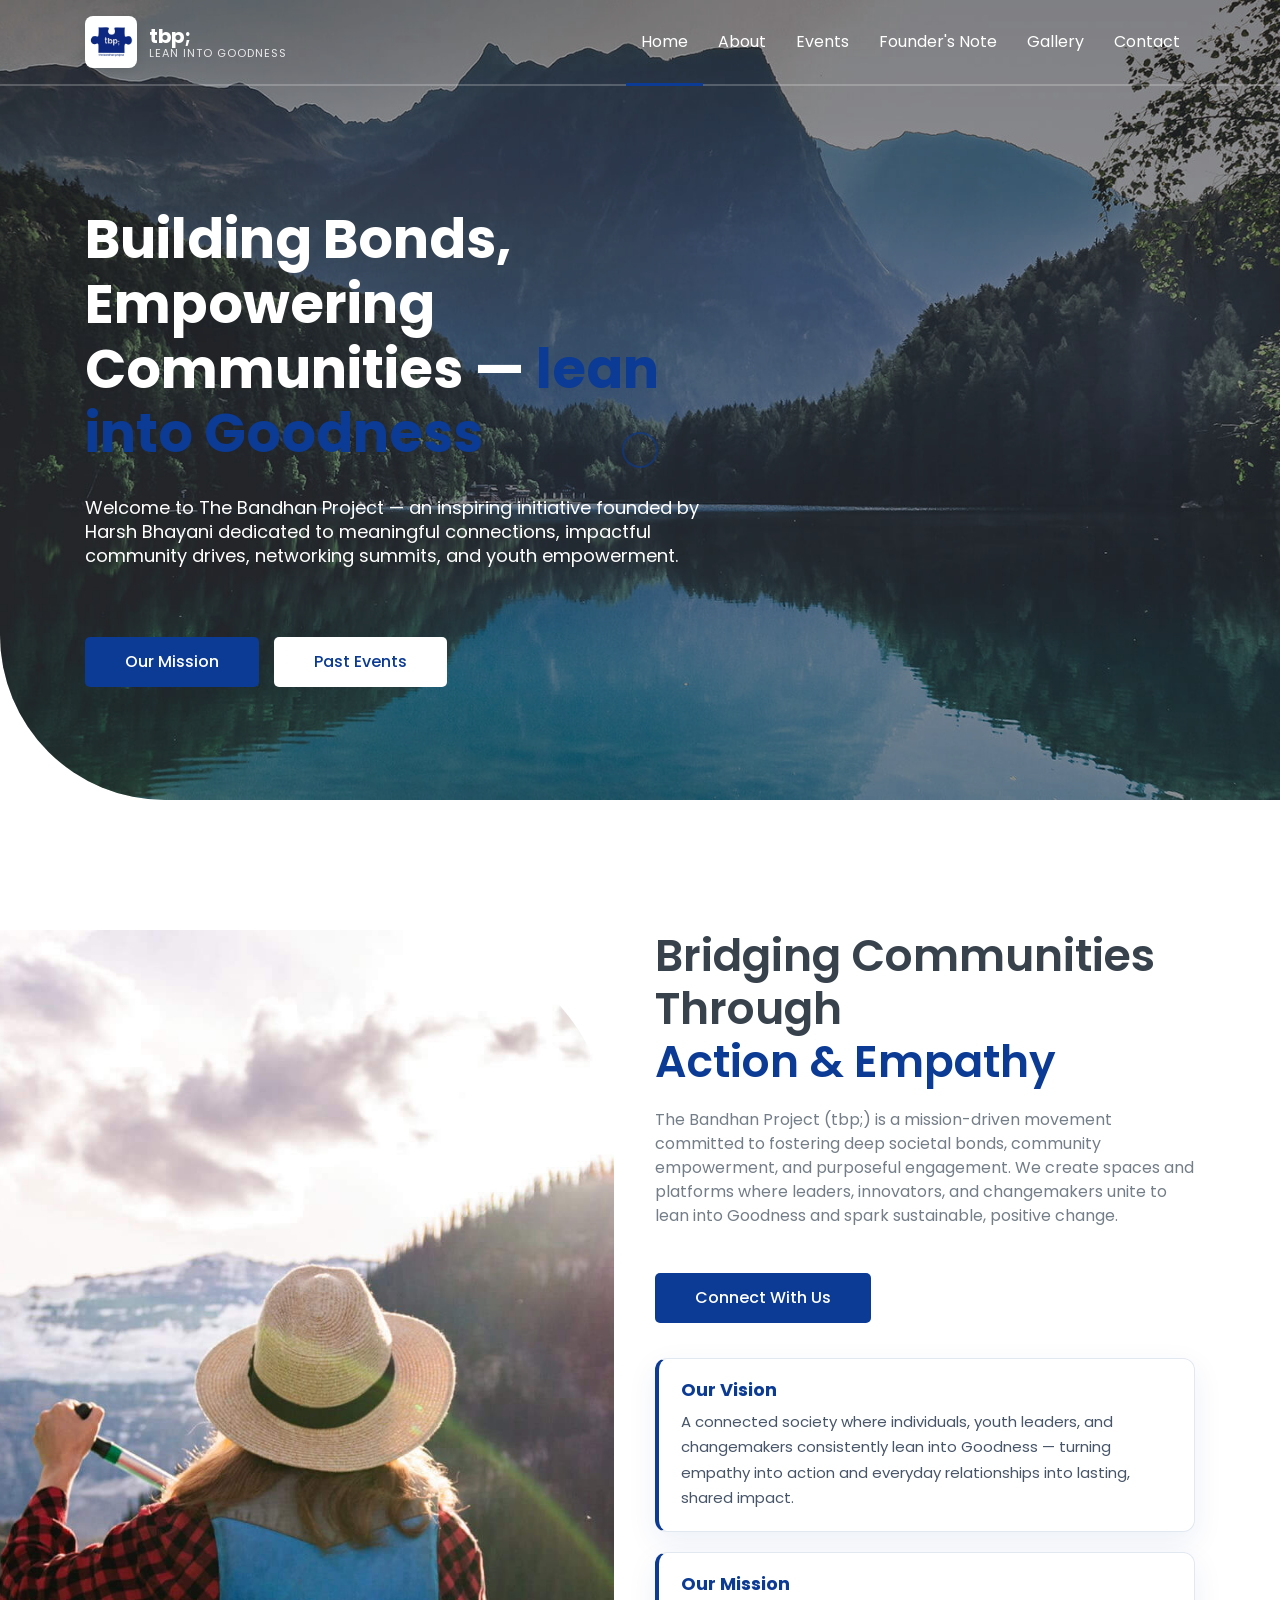
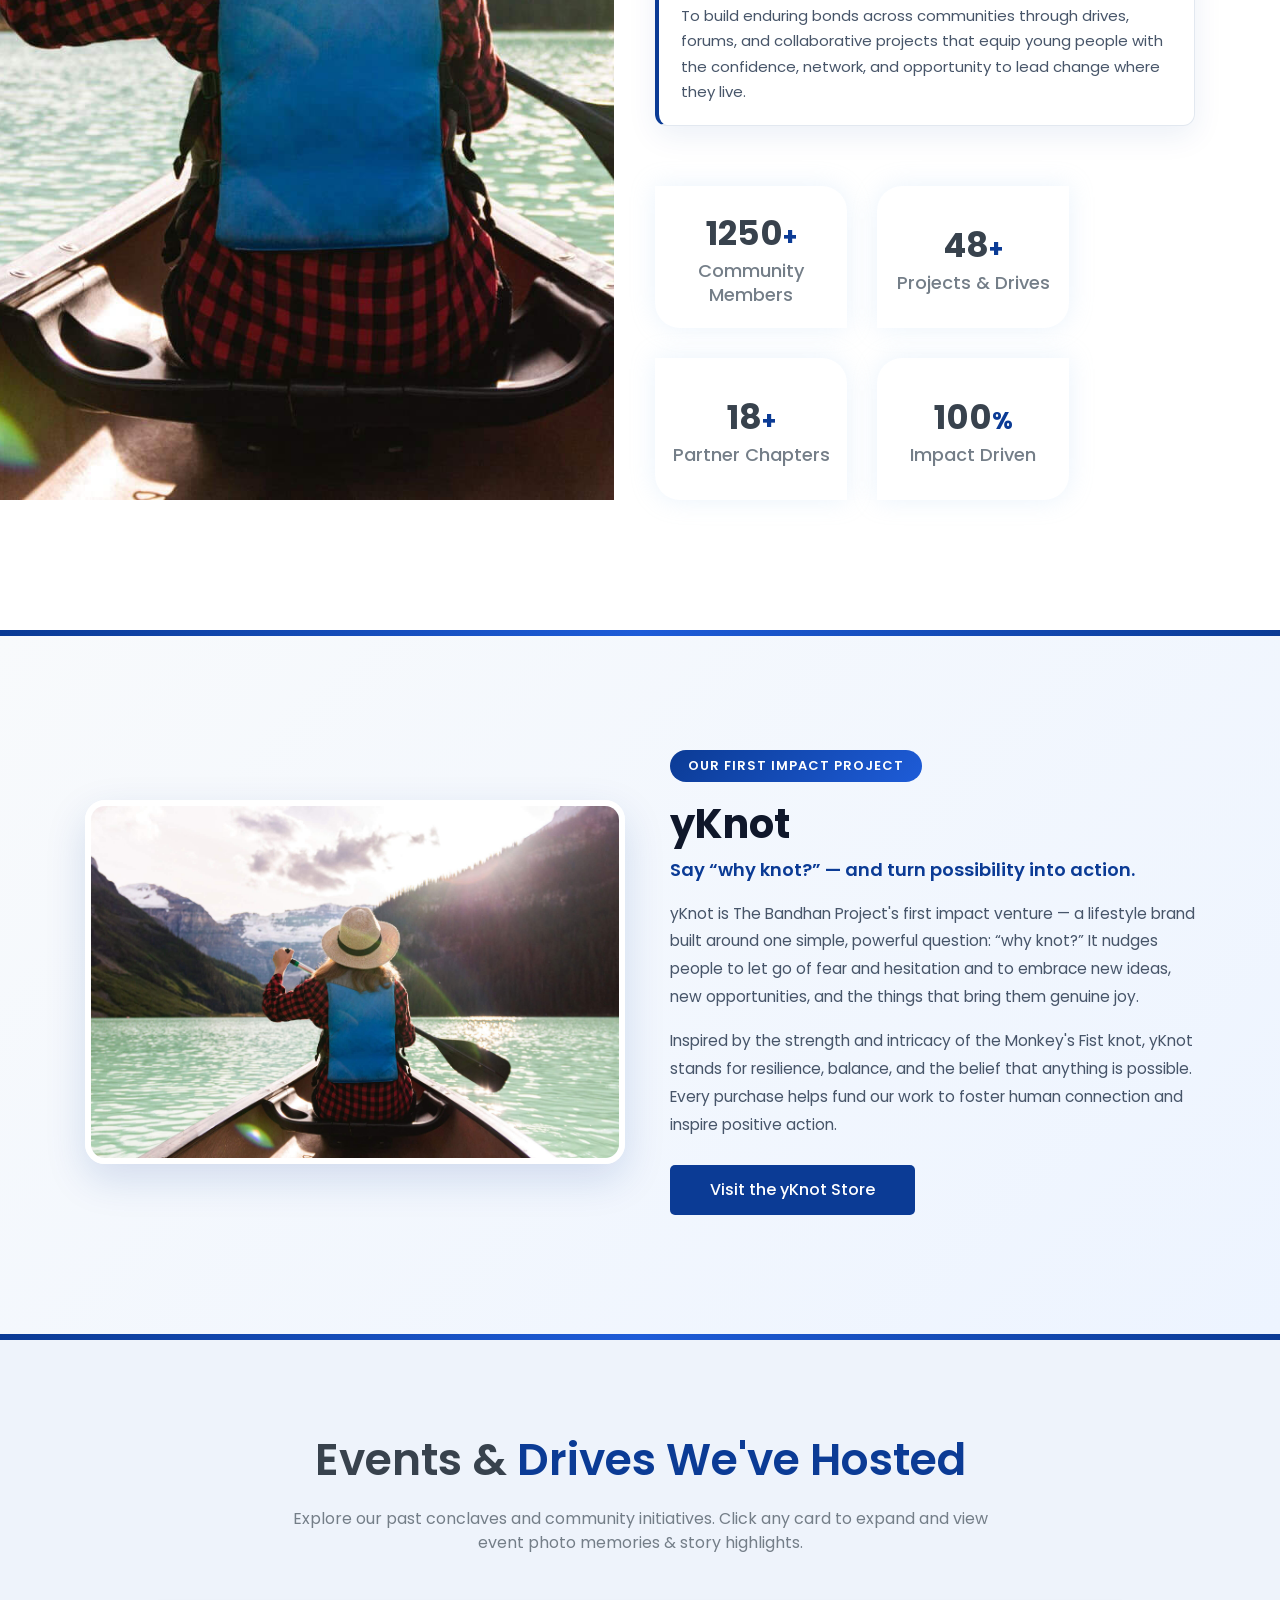
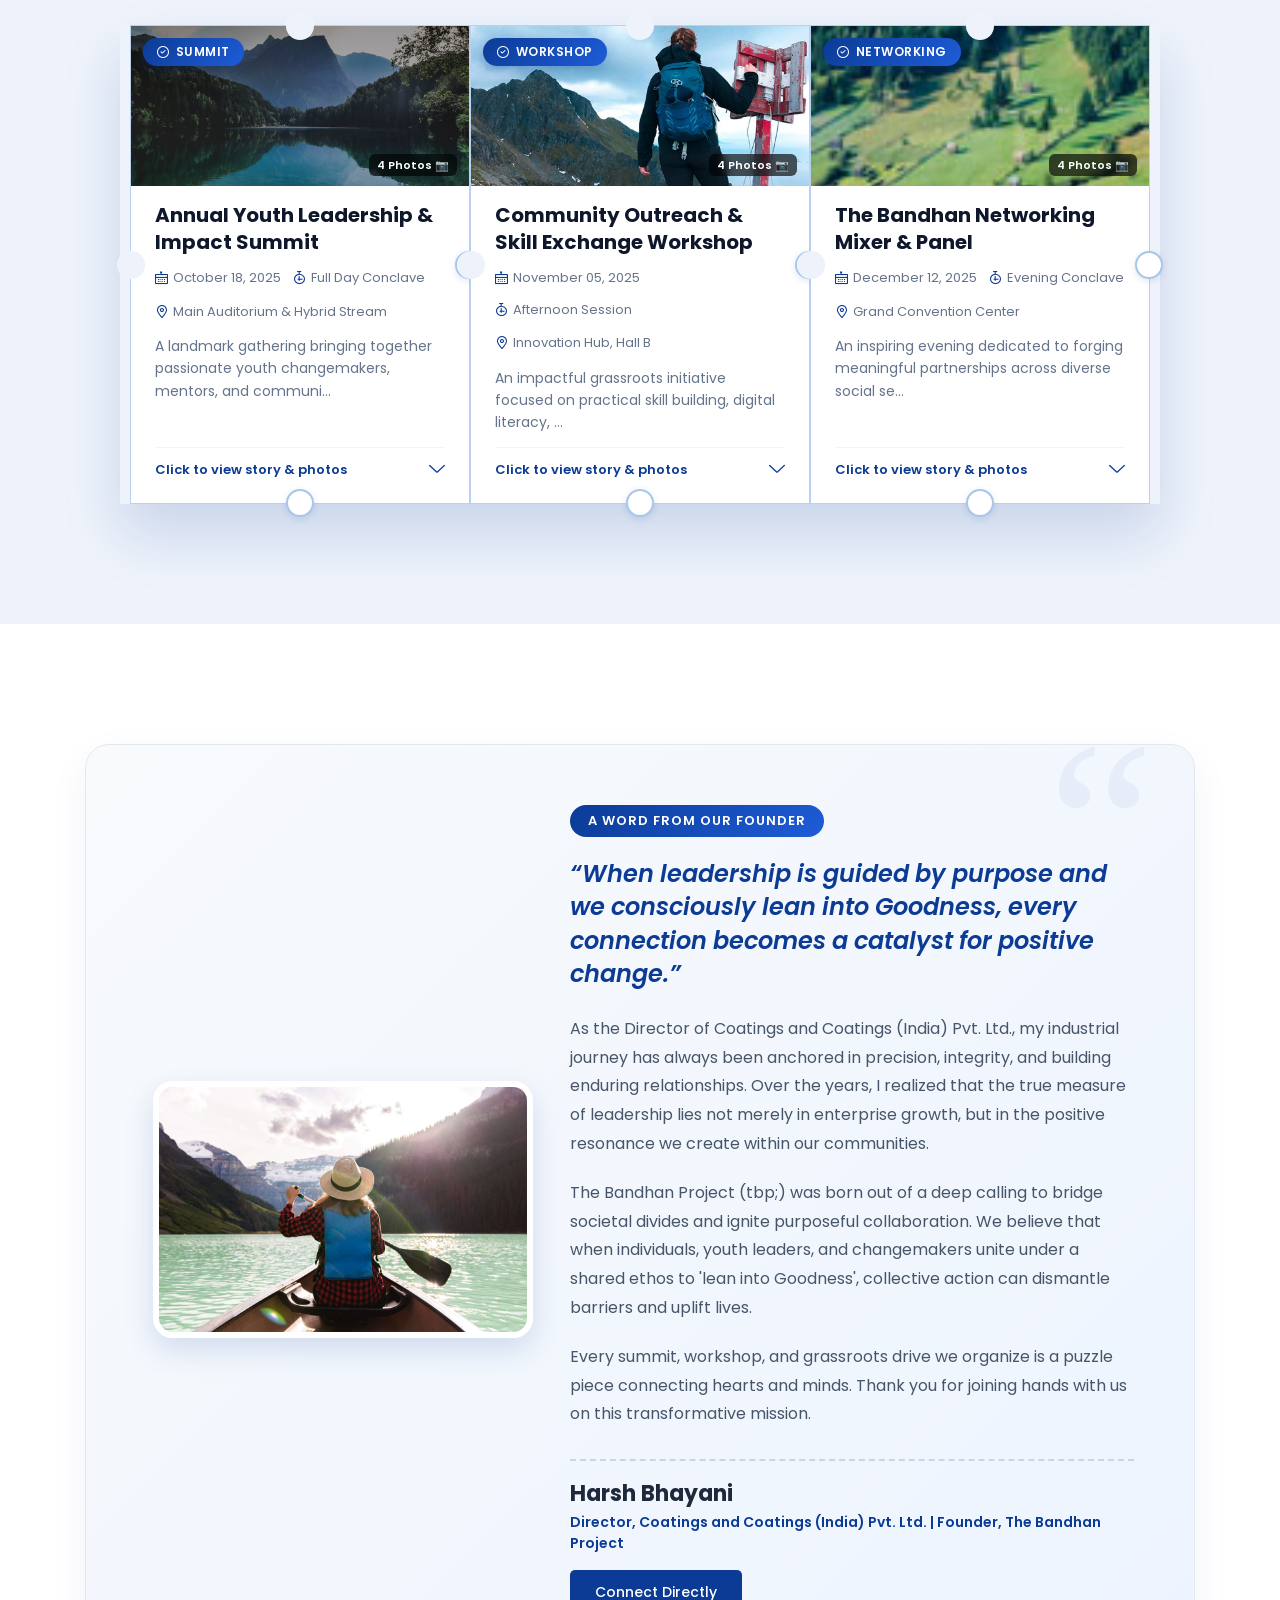
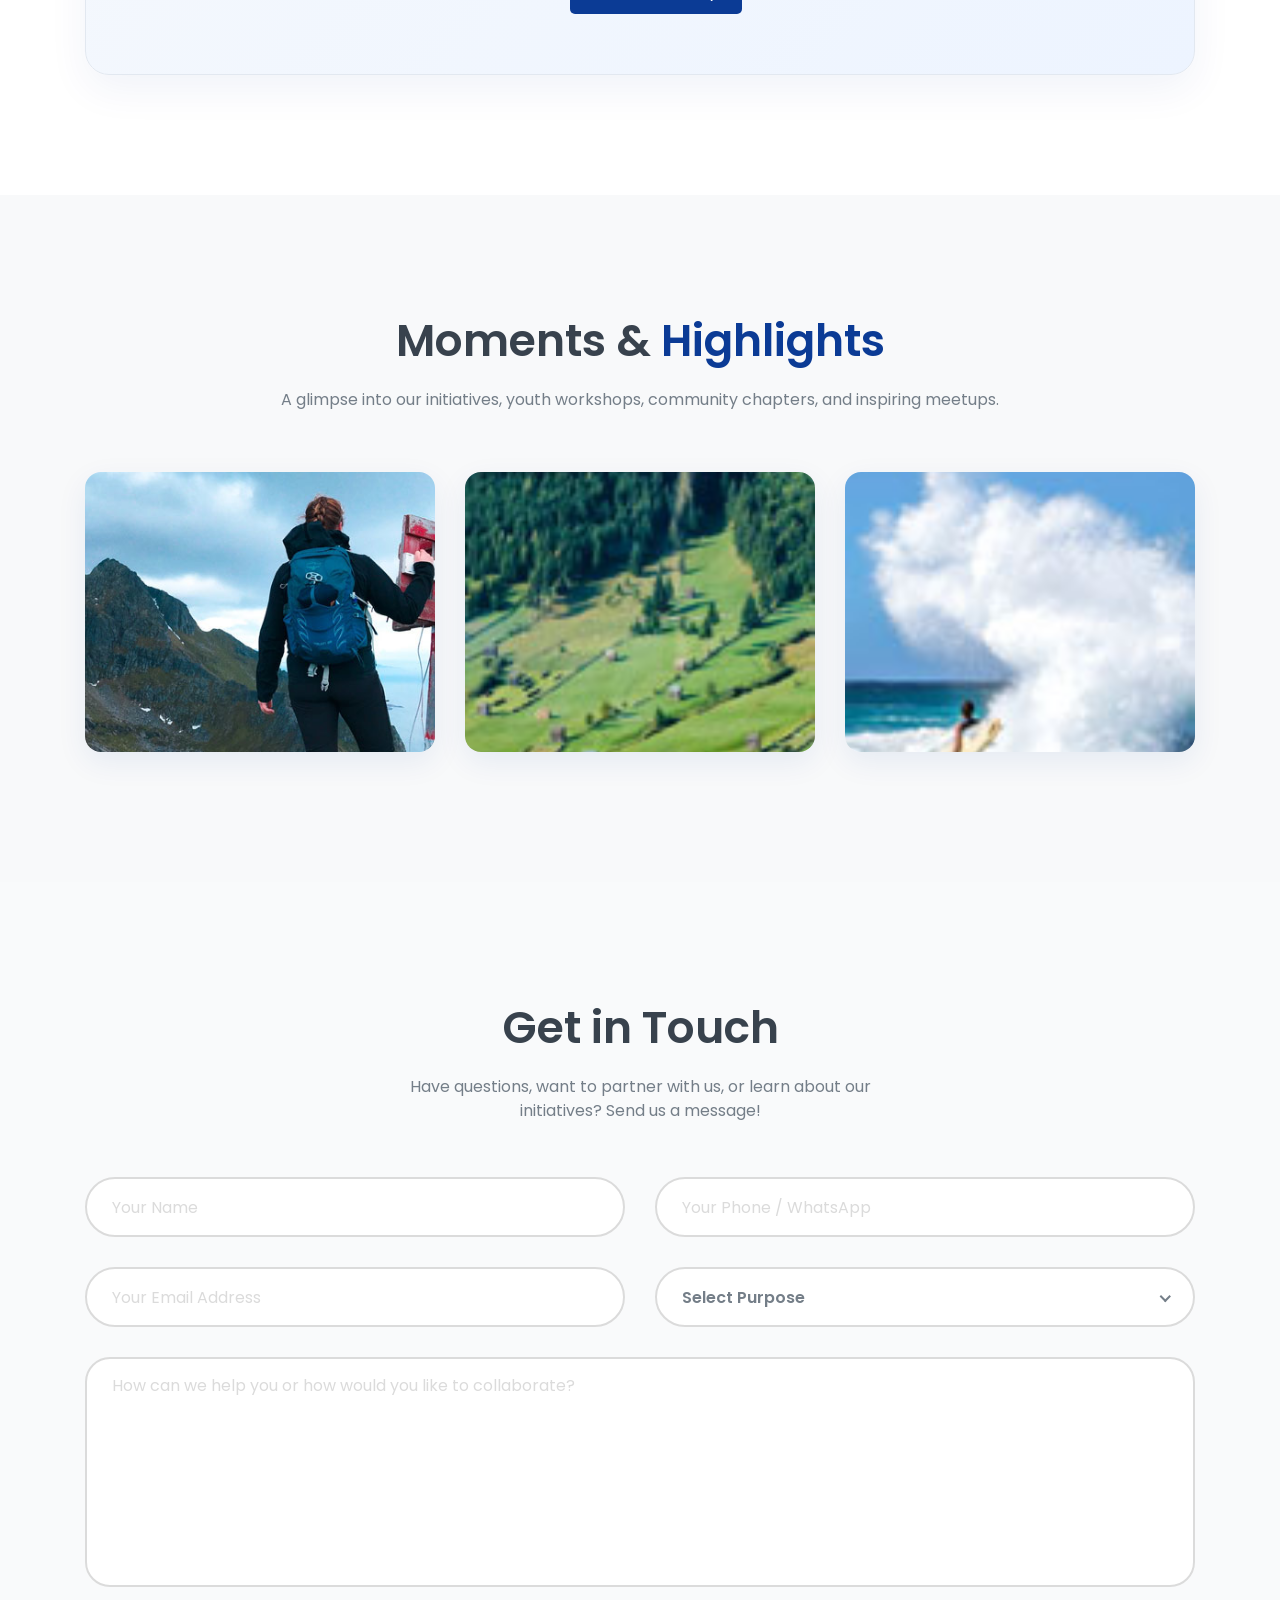
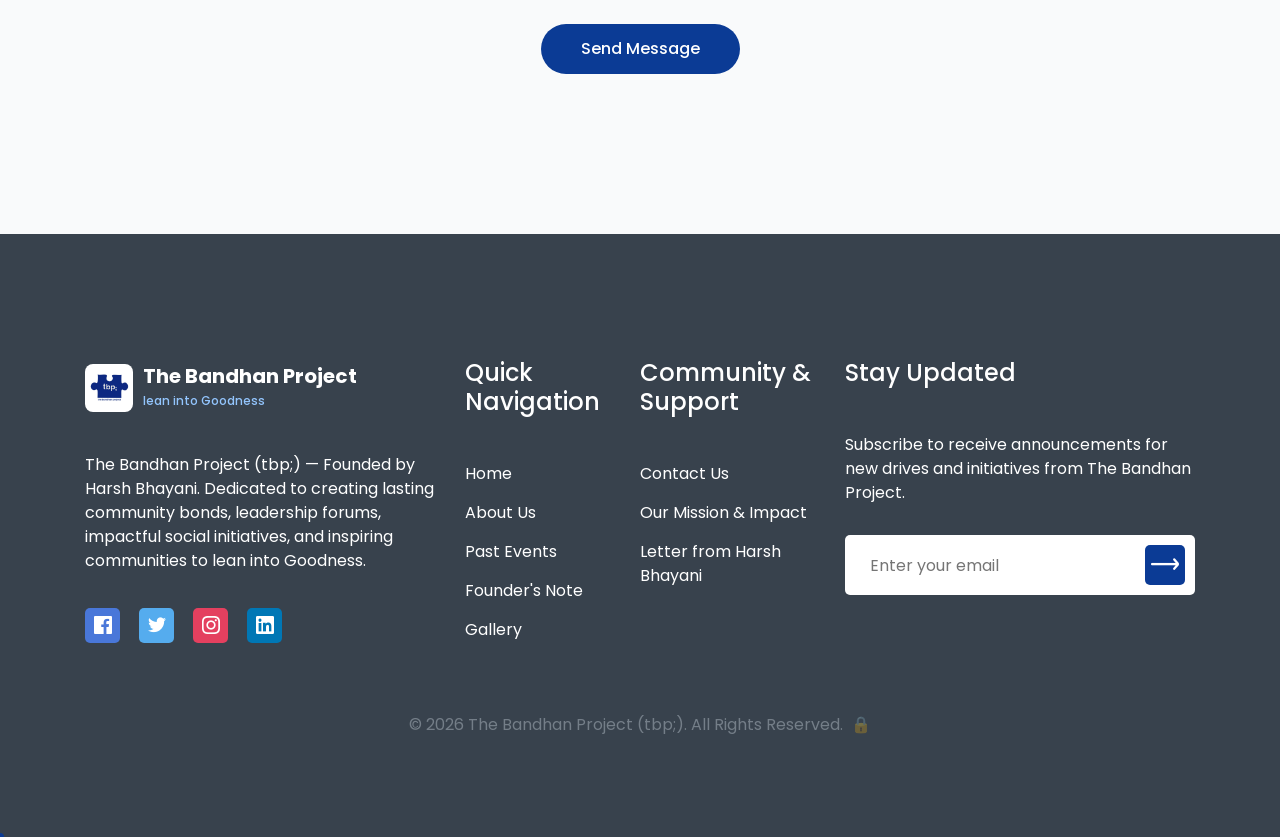
==== index.html @ d9e000bf "Initial commit" ====
<!doctype html>
<html lang="en">

<head>
    <meta charset="utf-8">

    <!--====== Title ======-->
    <title>The Bandhan Project (tbp;) — lean into Goodness</title>

    <meta name="description" content="The Bandhan Project (tbp;) — Founded by Harsh Bhayani. Building Bonds, Empowering Communities, and fostering youth leadership through community drives, networking forums, and collaborative action.">
    <meta name="viewport" content="width=device-width, initial-scale=1">

    <!--====== Favicon Icon ======-->
    <link rel="shortcut icon" href="assets/images/favicon.png" type="image/png">

    <!--====== Nice Select CSS ======-->
    <link rel="stylesheet" href="assets/css/nice-select.css">

    <!--====== Line Icons CSS ======-->
    <link rel="stylesheet" href="assets/css/LineIcons.2.0.css">

    <!--====== Bootstrap CSS ======-->
    <link rel="stylesheet" href="assets/css/bootstrap.4.5.2.min.css">

    <!--====== Default CSS ======-->
    <link rel="stylesheet" href="assets/css/default.css">

    <!--====== Style CSS ======-->
    <link rel="stylesheet" href="assets/css/style.css">
</head>

<body>
    <!--====== PRELOADER PART START ======-->
    <div class="preloader">
        <div class="loader">
            <div class="ytp-spinner">
                <div class="ytp-spinner-container">
                    <div class="ytp-spinner-rotator">
                        <div class="ytp-spinner-left">
                            <div class="ytp-spinner-circle"></div>
                        </div>
                        <div class="ytp-spinner-right">
                            <div class="ytp-spinner-circle"></div>
                        </div>
                    </div>
                </div>
            </div>
        </div>
    </div>
    <!--====== PRELOADER PART ENDS ======-->

    <!--====== 1. HEADER & NAVBAR ======-->
    <section class="header_area">
        <div class="header_navbar">
            <div class="container">
                <div class="row">
                    <div class="col-lg-12">
                        <nav class="navbar navbar-expand-lg">
                            <a class="navbar-brand" href="index.html">
                                <img src="assets/images/logo.png" alt="The Bandhan Project Logo" class="brand-logo-img tbp-brand-logo">
                                <span class="brand-text">
                                    tbp;
                                    <small>lean into Goodness</small>
                                </span>
                            </a>
                            <button class="navbar-toggler" type="button" data-toggle="collapse" data-target="#navbarSupportedContent" aria-controls="navbarSupportedContent" aria-expanded="false" aria-label="Toggle navigation">
                                <span class="toggler-icon"></span>
                                <span class="toggler-icon"></span>
                                <span class="toggler-icon"></span>
                            </button>

                            <div class="collapse navbar-collapse sub-menu-bar" id="navbarSupportedContent">
                                <ul id="nav" class="navbar-nav ml-auto align-items-lg-center">
                                    <li class="nav-item active">
                                        <a class="page-scroll" href="#home">Home</a>
                                    </li>
                                    <li class="nav-item">
                                        <a class="page-scroll" href="#about">About</a>
                                    </li>
                                    <li class="nav-item">
                                        <a class="page-scroll" href="#events">Events</a>
                                    </li>
                                    <li class="nav-item">
                                        <a class="page-scroll" href="#founder-note">Founder's Note</a>
                                    </li>
                                    <li class="nav-item">
                                        <a class="page-scroll" href="#gallery">Gallery</a>
                                    </li>
                                    <li class="nav-item">
                                        <a class="page-scroll" href="#contact">Contact</a>
                                    </li>
                                </ul>
                            </div> <!-- navbar collapse -->
                        </nav> <!-- navbar -->
                    </div>
                </div> <!-- row -->
            </div> <!-- container -->
        </div> <!-- header navbar -->

        <!-- Hero Slider -->
        <div id="home" class="header_slider">
            <div class="single_slider bg_cover d-flex align-items-center" style="background-image: url(assets/images/hero-area.jpg)">
                <div class="container">
                    <div class="row">
                        <div class="col-lg-7 col-md-9">
                            <div class="slider_content">
                                <h2 class="slider_title" id="hero-title">
                                    Building Bonds, Empowering Communities — <span>lean into Goodness</span>
                                </h2>
                                <p id="hero-subtitle">
                                    Welcome to The Bandhan Project — an inspiring initiative founded by Harsh Bhayani dedicated to meaningful connections, impactful community drives, networking summits, and youth empowerment.
                                </p>
                                <div class="d-flex flex-wrap gap-3 mt-4">
                                    <a href="#about" class="main-btn" id="hero-btn" style="margin-right: 15px;">Our Mission</a>
                                    <a href="#events" class="main-btn main-btn-2" id="hero-sec-btn">Past Events</a>
                                </div>
                            </div> <!-- slider content -->
                        </div>
                    </div> <!-- row -->
                </div> <!-- container -->
            </div> <!-- single slider -->
        </div> <!-- header slider -->
    </section>
    <!--====== HEADER PART ENDS ======-->
    
    <!--====== 2. ABOUT PART ======-->
    <section id="about" class="about_area pt-130 pb-130">
        <div class="about_wrapper">
            <div class="about_image bg_cover" id="about-image-bg" style="background-image: url(assets/images/about_image.jpg)"></div>
            <div class="container">
                <div class="row justify-content-end">
                    <div class="col-lg-6">
                        <div class="about_content">
                            <div class="section_title">
                                <h3 class="title" id="about-title">About The Bandhan Project <br> Bridging Communities Through <span>Action & Empathy</span></h3>
                                <p id="about-desc">The Bandhan Project (tbp;) is a mission-driven movement committed to fostering deep societal bonds, community empowerment, and purposeful engagement. We create spaces and platforms where leaders, innovators, and changemakers unite to lean into Goodness and spark sustainable, positive change.</p>
                            </div>
                            <a href="#contact" class="main-btn" id="about-btn">Connect With Us</a>

                            <div class="about_vm">
                                <div class="about_vm_item">
                                    <h4 class="about_vm_title" id="about-vision-title">Our Vision</h4>
                                    <p class="about_vm_text" id="about-vision-text">A connected society where individuals, youth leaders, and changemakers consistently lean into Goodness — turning empathy into action and everyday relationships into lasting, shared impact.</p>
                                </div>
                                <div class="about_vm_item">
                                    <h4 class="about_vm_title" id="about-mission-title">Our Mission</h4>
                                    <p class="about_vm_text" id="about-mission-text">To build enduring bonds across communities through drives, forums, and collaborative projects that equip young people with the confidence, network, and opportunity to lead change where they live.</p>
                                </div>
                            </div>
                        </div>

                        <div class="about_counter d-flex flex-wrap" id="about-counters-container">
                            <div class="single_counter counter_1 d-flex justify-content-center align-items-center">
                                <div class="counter_wrapper">
                                    <span class="counter">1250</span><span style="font-size:24px;font-weight:700;color:#0b3b95;">+</span>
                                    <p>Community Members</p>
                                </div>
                            </div>

                            <div class="single_counter counter_2 d-flex justify-content-center align-items-center">
                                <div class="counter_wrapper">
                                    <span class="counter">48</span><span style="font-size:24px;font-weight:700;color:#0b3b95;">+</span>
                                    <p>Projects & Drives</p>
                                </div>
                            </div>

                            <div class="single_counter counter_2 d-flex justify-content-center align-items-center">
                                <div class="counter_wrapper">
                                    <span class="counter">18</span><span style="font-size:24px;font-weight:700;color:#0b3b95;">+</span>
                                    <p>Partner Chapters</p>
                                </div>
                            </div>

                            <div class="single_counter counter_1 d-flex justify-content-center align-items-center">
                                <div class="counter_wrapper">
                                    <span class="counter">100</span><span style="font-size:24px;font-weight:700;color:#0b3b95;">%</span>
                                    <p>Impact Driven</p>
                                </div>
                            </div>
                        </div>
                    </div>
                </div> <!-- row -->
            </div> <!-- container -->
        </div> <!-- about wrapper -->
    </section>
    <!--====== ABOUT PART ENDS ======-->

    <!--====== 2b. yKNOT — FIRST IMPACT PROJECT ======-->
    <section id="yknot" class="yknot_area pt-120 pb-120">
        <div class="container">
            <div class="row align-items-center justify-content-center">
                <div class="col-lg-6 col-md-10">
                    <div class="yknot_image_wrap">
                        <img src="assets/images/about_image.jpg" alt="yKnot — The Bandhan Project's first impact project" id="yknot-image">
                    </div>
                </div>
                <div class="col-lg-6 col-md-10">
                    <div class="yknot_content">
                        <span class="yknot_badge" id="yknot-badge">Our First Impact Project</span>
                        <h3 class="yknot_title" id="yknot-title">yKnot</h3>
                        <p class="yknot_subtitle" id="yknot-subtitle">Say &ldquo;why knot?&rdquo; — and turn possibility into action.</p>
                        <div id="yknot-description">
                            <p class="yknot_text">yKnot is The Bandhan Project's first impact venture — a lifestyle brand built around one simple, powerful question: &ldquo;why knot?&rdquo; It nudges people to let go of fear and hesitation and to embrace new ideas, new opportunities, and the things that bring them genuine joy.</p>
                            <p class="yknot_text">Inspired by the strength and intricacy of the Monkey's Fist knot, yKnot stands for resilience, balance, and the belief that anything is possible. Every purchase helps fund our work to foster human connection and inspire positive action.</p>
                        </div>
                        <a href="https://www.yknotstore.com" target="_blank" rel="noopener" class="main-btn" id="yknot-btn">Visit the yKnot Store</a>
                    </div>
                </div>
            </div>
        </div>
    </section>
    <!--====== yKNOT PART ENDS ======-->

    <!--====== 3. EVENTS ARCHIVE PART ======-->
    <section id="events" class="events_puzzle_area">
        <div class="container">
            <div class="row justify-content-center">
                <div class="col-lg-8">
                    <div class="section_title text-center pb-20">
                        <h3 class="title">Events & <span>Drives We've Hosted</span></h3>
                        <p>Explore our past conclaves and community initiatives. Click any card to expand and view event photo memories & story highlights.</p>
                    </div>
                </div>
            </div>
            
            <!-- Interlocking jigsaw board of event pieces — injected via render-site.js -->
            <div class="puzzle_grid_wrapper" id="puzzle-events-container">
                <!-- Injected via render-site.js -->
            </div>
        </div>
    </section>
    <!--====== EVENTS PART ENDS ======-->

    <!--====== 4. FOUNDER'S NOTE PART (HARSH BHAYANI) ======-->
    <section id="founder-note" class="founder_area">
        <div class="container">
            <div class="row justify-content-center">
                <div class="col-lg-12">
                    <div class="founder_box">
                        <div class="row align-items-center">
                            <div class="col-lg-5">
                                <div class="founder_image_wrap">
                                    <img src="assets/images/about_image.jpg" alt="Harsh Bhayani - Founder" id="founder-image">
                                </div>
                            </div>
                            <div class="col-lg-7">
                                <span class="founder_badge" id="founder-badge">A Word from Our Founder</span>
                                <h3 class="founder_quote" id="founder-quote">“When leadership is guided by purpose and we consciously lean into Goodness, every connection becomes a catalyst for positive change.”</h3>
                                
                                <div id="founder-paragraphs">
                                    <p class="founder_text">As the Director of Coatings and Coatings (India) Pvt. Ltd., my industrial journey has always been anchored in precision, integrity, and building enduring relationships. Over the years, I realized that the true measure of leadership lies not merely in enterprise growth, but in the positive resonance we create within our communities.</p>
                                    <p class="founder_text">The Bandhan Project (tbp;) was born out of a deep calling to bridge societal divides and ignite purposeful collaboration. We believe that when individuals, youth leaders, and changemakers unite under a shared ethos to 'lean into Goodness', collective action can dismantle barriers and uplift lives.</p>
                                    <p class="founder_text">Every summit, workshop, and grassroots drive we organize is a puzzle piece connecting hearts and minds. Thank you for joining hands with us on this transformative mission.</p>
                                </div>

                                <div class="founder_signature">
                                    <div>
                                        <h4 class="founder_name" id="founder-name">Harsh Bhayani</h4>
                                        <span class="founder_title" id="founder-title">Director, Coatings and Coatings (India) Pvt. Ltd. | Founder, The Bandhan Project</span>
                                    </div>
                                    <div>
                                        <a href="#contact" class="main-btn" style="height: 44px; line-height: 44px; padding: 0 25px; font-size: 14px;">Connect Directly</a>
                                    </div>
                                </div>
                            </div>
                        </div>
                    </div>
                </div>
            </div>
        </div>
    </section>
    <!--====== FOUNDER'S NOTE PART ENDS ======-->
    
    <!--====== 5. GALLERY PART ======-->
    <section id="gallery" class="gallery_area pt-120 pb-130 bg-light">
        <div class="container">
            <div class="row justify-content-center">
                <div class="col-lg-8">
                    <div class="section_title text-center pb-30">
                        <h3 class="title">Moments & <span>Highlights</span></h3>
                        <p>A glimpse into our initiatives, youth workshops, community chapters, and inspiring meetups.</p>
                    </div>
                </div>
            </div>
            <div class="row" id="gallery-container">
                <!-- Dynamically rendered -->
            </div>
        </div>
    </section>
    <!--====== GALLERY PART ENDS ======-->
    
    <!--====== 6. CONTACT PART ======-->
    <section id="contact" class="contact_area pt-120 pb-130">
        <div class="container">
            <div class="row justify-content-center">
                <div class="col-lg-6">
                    <div class="section_title text-center pb-25">
                        <h3 class="title" id="contact-title">Get in Touch</h3>
                        <p id="contact-subtitle">Have questions, want to partner with us, or join our community? Send us a message!</p>
                    </div>
                </div>
            </div>
            <div class="contact_form">
                <form action="javascript:void(0)" onsubmit="alert('Thank you for reaching out to The Bandhan Project! We will get back to you shortly.'); this.reset();" id="contact-form">
                    <div class="row">
                        <div class="col-lg-6">
                            <div class="single_form">
                                <input type="text" name="name" id="name" placeholder="Your Name" required>
                            </div>
                        </div>
                        <div class="col-lg-6">
                            <div class="single_form">
                                <input type="text" name="phone" id="phone" placeholder="Your Phone / WhatsApp">
                            </div>
                        </div>
                        <div class="col-lg-6">
                            <div class="single_form">
                                <input type="email" name="email" id="email" placeholder="Your Email Address" required>
                            </div>
                        </div>
                        <div class="col-lg-6">
                            <div class="single_form">
                                <select id="interest" name="interest">
                                    <option value="0" selected disabled>Select Purpose</option>
                                    <option value="1">Community Volunteering</option>
                                    <option value="2">Partnership / Collaboration</option>
                                    <option value="3">Join Leadership Chapter</option>
                                    <option value="4">General Inquiry</option>
                                </select>
                            </div>
                        </div>
                        <div class="col-lg-12">
                            <div class="single_form">
                                <textarea name="message" id="message" placeholder="How can we help you or how would you like to collaborate?" required></textarea>
                            </div>
                        </div>
                        <div class="col-lg-12">
                            <div class="single_form text-center">
                                <button type="submit" class="main-btn">Send Message</button>
                            </div>
                        </div>
                    </div>
                    <p class="form-message pt-30"></p>
                </form>
            </div>
        </div>
    </section>
    <!--====== CONTACT PART ENDS ======-->
    
    <!--====== 7. FOOTER PART ======-->
    <section id="footer" class="footer_area">
        <div class="footer_widget pt-80 pb-100">
            <div class="container">
                <div class="row">
                    <div class="col-lg-4 col-md-6 order-md-1 order-lg-1">
                        <div class="footer_about mt-50">
                            <a href="index.html" class="d-inline-flex align-items-center gap-2 mb-3 text-white text-decoration-none">
                                <img src="assets/images/logo.png" alt="The Bandhan Project" class="brand-logo-img tbp-brand-logo" style="height: 48px; background:#fff; padding:4px; border-radius:8px;">
                                <div style="margin-left:10px;">
                                    <span style="font-size:20px; font-weight:700; color:#fff; display:block; line-height:1.2;">The Bandhan Project</span>
                                    <small style="color:#93c5fd; font-size:12px; font-weight:500;">lean into Goodness</small>
                                </div>
                            </a>
                            <p id="footer-about-text">The Bandhan Project (tbp;) — Founded by Harsh Bhayani. Dedicated to creating lasting community bonds, leadership forums, impactful social initiatives, and inspiring communities to lean into Goodness.</p>
                            <ul class="social">
                                <li><a class="social_1" href="javascript:void(0)" aria-label="Facebook"><i class="lni lni-facebook-original"></i></a></li>
                                <li><a class="social_2" href="javascript:void(0)" aria-label="Twitter"><i class="lni lni-twitter-original"></i></a></li>
                                <li><a class="social_3" href="javascript:void(0)" aria-label="Instagram"><i class="lni lni-instagram-original"></i></a></li>
                                <li><a class="social_4" href="javascript:void(0)" aria-label="LinkedIn"><i class="lni lni-linkedin-original"></i></a></li>
                            </ul>
                        </div>
                    </div>
                    <div class="col-lg-4 col-md-12 order-md-3 order-lg-2">
                        <div class="footer_link_wrapper d-flex flex-wrap">
                            <div class="footer_link mt-45">
                                <h4 class="footer_title">Quick Navigation</h4>
                                <ul class="link">
                                    <li><a href="#home">Home</a></li>
                                    <li><a href="#about">About Us</a></li>
                                    <li><a href="#events">Past Events</a></li>
                                    <li><a href="#founder-note">Founder's Note</a></li>
                                    <li><a href="#gallery">Gallery</a></li>
                                </ul>
                            </div>
                            <div class="footer_link mt-45">
                                <h4 class="footer_title">Community & Support</h4>
                                <ul class="link">
                                    <li><a href="#contact">Contact Us</a></li>
                                    <li><a href="#about">Our Mission & Impact</a></li>
                                    <li><a href="#founder-note">Letter from Harsh Bhayani</a></li>
                                </ul>
                            </div>
                        </div>
                    </div>
                    <div class="col-lg-4 col-md-6 order-md-2 order-lg-3">
                        <div class="footer_subscribe mt-45">
                            <h4 class="footer_title">Stay Updated</h4>
                            <p>Subscribe to receive announcements for new drives and initiatives from The Bandhan Project.</p>
                            <div class="subscribe_form">
                                <form action="javascript:void(0)" onsubmit="alert('Thank you for subscribing to The Bandhan Project updates!'); this.reset();">
                                    <input type="email" placeholder="Enter your email" required>
                                    <button type="submit" aria-label="Subscribe"><i class="lni lni-arrow-right"></i></button>
                                </form>
                            </div>
                        </div>
                    </div>
                </div>
            </div>
            <p class="text-center mt-70" id="footer-copyright">
                &copy; 2026 The Bandhan Project (tbp;). All Rights Reserved.
            </p>
        </div>
    </section>
    <!--====== FOOTER PART ENDS ======-->

    <!--====== BACK TO TOP ======-->
    <a href="#" class="back-to-top" aria-label="Back to Top"><i class="lni lni-chevron-up"></i></a>

    <!--====== Scripts ======-->
    <script src="assets/js/vendor/jquery-1.12.4.min.js"></script>
    <script src="assets/js/popper.min.js"></script>
    <script src="assets/js/bootstrap.4.5.2.min.js"></script>
    <script src="assets/js/jquery.easing.min.js"></script>
    <script src="assets/js/scrolling-nav.js"></script>
    <script src="assets/js/waypoints.min.js"></script>
    <script src="assets/js/jquery.counterup.min.js"></script>
    <script src="assets/js/jquery.nice-select.min.js"></script>
    <script src="assets/js/site-data.js"></script>
    <script src="assets/js/render-site.js"></script>
    <script src="assets/js/main.js"></script>
</body>

</html>
---- assets/css/nice-select.css ----
.nice-select {
  -webkit-tap-highlight-color: transparent;
  background-color: #fff;
  border-radius: 5px;
  border: solid 1px #e8e8e8;
  box-sizing: border-box;
  clear: both;
  cursor: pointer;
  display: block;
  float: left;
  font-family: inherit;
  font-size: 14px;
  font-weight: normal;
  height: 42px;
  line-height: 40px;
  outline: none;
  padding-left: 18px;
  padding-right: 30px;
  position: relative;
  text-align: left !important;
  -webkit-transition: all 0.2s ease-in-out;
  transition: all 0.2s ease-in-out;
  -webkit-user-select: none;
     -moz-user-select: none;
      -ms-user-select: none;
          user-select: none;
  white-space: nowrap;
  width: auto; }
  .nice-select:hover {
    border-color: #dbdbdb; }
  .nice-select:active, .nice-select.open, .nice-select:focus {
    border-color: #999; }
  .nice-select:after {
    border-bottom: 2px solid #999;
    border-right: 2px solid #999;
    content: '';
    display: block;
    height: 5px;
    margin-top: -4px;
    pointer-events: none;
    position: absolute;
    right: 12px;
    top: 50%;
    -webkit-transform-origin: 66% 66%;
        -ms-transform-origin: 66% 66%;
            transform-origin: 66% 66%;
    -webkit-transform: rotate(45deg);
        -ms-transform: rotate(45deg);
            transform: rotate(45deg);
    -webkit-transition: all 0.15s ease-in-out;
    transition: all 0.15s ease-in-out;
    width: 5px; }
  .nice-select.open:after {
    -webkit-transform: rotate(-135deg);
        -ms-transform: rotate(-135deg);
            transform: rotate(-135deg); }
  .nice-select.open .list {
    opacity: 1;
    pointer-events: auto;
    -webkit-transform: scale(1) translateY(0);
        -ms-transform: scale(1) translateY(0);
            transform: scale(1) translateY(0); }
  .nice-select.disabled {
    border-color: #ededed;
    color: #999;
    pointer-events: none; }
    .nice-select.disabled:after {
      border-color: #cccccc; }
  .nice-select.wide {
    width: 100%; }
    .nice-select.wide .list {
      left: 0 !important;
      right: 0 !important; }
  .nice-select.right {
    float: right; }
    .nice-select.right .list {
      left: auto;
      right: 0; }
  .nice-select.small {
    font-size: 12px;
    height: 36px;
    line-height: 34px; }
    .nice-select.small:after {
      height: 4px;
      width: 4px; }
    .nice-select.small .option {
      line-height: 34px;
      min-height: 34px; }
  .nice-select .list {
    background-color: #fff;
    border-radius: 5px;
    box-shadow: 0 0 0 1px rgba(68, 68, 68, 0.11);
    box-sizing: border-box;
    margin-top: 4px;
    opacity: 0;
    overflow: hidden;
    padding: 0;
    pointer-events: none;
    position: absolute;
    top: 100%;
    left: 0;
    -webkit-transform-origin: 50% 0;
        -ms-transform-origin: 50% 0;
            transform-origin: 50% 0;
    -webkit-transform: scale(0.75) translateY(-21px);
        -ms-transform: scale(0.75) translateY(-21px);
            transform: scale(0.75) translateY(-21px);
    -webkit-transition: all 0.2s cubic-bezier(0.5, 0, 0, 1.25), opacity 0.15s ease-out;
    transition: all 0.2s cubic-bezier(0.5, 0, 0, 1.25), opacity 0.15s ease-out;
    z-index: 9; }
    .nice-select .list:hover .option:not(:hover) {
      background-color: transparent !important; }
  .nice-select .option {
    cursor: pointer;
    font-weight: 400;
    line-height: 40px;
    list-style: none;
    min-height: 40px;
    outline: none;
    padding-left: 18px;
    padding-right: 29px;
    text-align: left;
    -webkit-transition: all 0.2s;
    transition: all 0.2s; }
    .nice-select .option:hover, .nice-select .option.focus, .nice-select .option.selected.focus {
      background-color: #f6f6f6; }
    .nice-select .option.selected {
      font-weight: bold; }
    .nice-select .option.disabled {
      background-color: transparent;
      color: #999;
      cursor: default; }

.no-csspointerevents .nice-select .list {
  display: none; }

.no-csspointerevents .nice-select.open .list {
  display: block; }
---- assets/css/default.css ----
/* Deafult Margin & Padding */
/*-- Margin Top --*/
.mt-5 {
	margin-top: 5px;
}
.mt-10 {
	margin-top: 10px;
}
.mt-15 {
	margin-top: 15px;
}
.mt-20 {
	margin-top: 20px;
}
.mt-25 {
	margin-top: 25px;
}
.mt-30 {
	margin-top: 30px;
}
.mt-35 {
	margin-top: 35px;
}
.mt-40 {
	margin-top: 40px;
}
.mt-45 {
	margin-top: 45px;
}
.mt-50 {
	margin-top: 50px;
}
.mt-55 {
	margin-top: 55px;
}
.mt-60 {
	margin-top: 60px;
}
.mt-65 {
	margin-top: 65px;
}
.mt-70 {
	margin-top: 70px;
}
.mt-75 {
	margin-top: 75px;
}
.mt-80 {
	margin-top: 80px;
}
.mt-85 {
	margin-top: 85px;
}
.mt-90 {
	margin-top: 90px;
}
.mt-95 {
	margin-top: 95px;
}
.mt-100 {
	margin-top: 100px;
}
.mt-105 {
	margin-top: 105px;
}
.mt-110 {
	margin-top: 110px;
}
.mt-115 {
	margin-top: 115px;
}
.mt-120 {
	margin-top: 120px;
}
.mt-125 {
	margin-top: 125px;
}
.mt-130 {
	margin-top: 130px;
}
.mt-135 {
	margin-top: 135px;
}
.mt-140 {
	margin-top: 140px;
}
.mt-145 {
	margin-top: 145px;
}
.mt-150 {
	margin-top: 150px;
}
.mt-155 {
	margin-top: 155px;
}
.mt-160 {
	margin-top: 160px;
}
.mt-165 {
	margin-top: 165px;
}
.mt-170 {
	margin-top: 170px;
}
.mt-175 {
	margin-top: 175px;
}
.mt-180 {
	margin-top: 180px;
}
.mt-185 {
	margin-top: 185px;
}
.mt-190 {
	margin-top: 190px;
}
.mt-195 {
	margin-top: 195px;
}
.mt-200 {
	margin-top: 200px;
}
/*-- Margin Bottom --*/

.mb-5 {
	margin-bottom: 5px;
}
.mb-10 {
	margin-bottom: 10px;
}
.mb-15 {
	margin-bottom: 15px;
}
.mb-20 {
	margin-bottom: 20px;
}
.mb-25 {
	margin-bottom: 25px;
}
.mb-30 {
	margin-bottom: 30px;
}
.mb-35 {
	margin-bottom: 35px;
}
.mb-40 {
	margin-bottom: 40px;
}
.mb-45 {
	margin-bottom: 45px;
}
.mb-50 {
	margin-bottom: 50px;
}
.mb-55 {
	margin-bottom: 55px;
}
.mb-60 {
	margin-bottom: 60px;
}
.mb-65 {
	margin-bottom: 65px;
}
.mb-70 {
	margin-bottom: 70px;
}
.mb-75 {
	margin-bottom: 75px;
}
.mb-80 {
	margin-bottom: 80px;
}
.mb-85 {
	margin-bottom: 85px;
}
.mb-90 {
	margin-bottom: 90px;
}
.mb-95 {
	margin-bottom: 95px;
}
.mb-100 {
	margin-bottom: 100px;
}
.mb-105 {
	margin-bottom: 105px;
}
.mb-110 {
	margin-bottom: 110px;
}
.mb-115 {
	margin-bottom: 115px;
}
.mb-120 {
	margin-bottom: 120px;
}
.mb-125 {
	margin-bottom: 125px;
}
.mb-130 {
	margin-bottom: 130px;
}
.mb-135 {
	margin-bottom: 135px;
}
.mb-140 {
	margin-bottom: 140px;
}
.mb-145 {
	margin-bottom: 145px;
}
.mb-150 {
	margin-bottom: 150px;
}
.mb-155 {
	margin-bottom: 155px;
}
.mb-160 {
	margin-bottom: 160px;
}
.mb-165 {
	margin-bottom: 165px;
}
.mb-170 {
	margin-bottom: 170px;
}
.mb-175 {
	margin-bottom: 175px;
}
.mb-180 {
	margin-bottom: 180px;
}
.mb-185 {
	margin-bottom: 185px;
}
.mb-190 {
	margin-bottom: 190px;
}
.mb-195 {
	margin-bottom: 195px;
}
.mb-200 {
	margin-bottom: 200px;
}
/*-- margin left --*/
.ml-5 {
	margin-left: 5px;
}
.ml-10 {
	margin-left: 10px;
}
.ml-15 {
	margin-left: 15px;
}
.ml-20 {
	margin-left: 20px;
}
.ml-25 {
	margin-left: 25px;
}
.ml-30 {
	margin-left: 30px;
}
.ml-35 {
	margin-left: 35px;
}
.ml-40 {
	margin-left: 40px;
}
.ml-45 {
	margin-left: 45px;
}
.ml-50 {
	margin-left: 50px;
}
.ml-55 {
	margin-left: 55px;
}
.ml-60 {
	margin-left: 60px;
}
.ml-65 {
	margin-left: 65px;
}
.ml-70 {
	margin-left: 70px;
}
.ml-75 {
	margin-left: 75px;
}
.ml-80 {
	margin-left: 80px;
}
.ml-85 {
	margin-left: 85px;
}
.ml-90 {
	margin-left: 90px;
}
.ml-95 {
	margin-left: 95px;
}
.ml-100 {
	margin-left: 100px;
}
.ml-105 {
	margin-left: 105px;
}
.ml-110 {
	margin-left: 110px;
}
.ml-115 {
	margin-left: 115px;
}
.ml-120 {
	margin-left: 120px;
}
.ml-125 {
	margin-left: 125px;
}
.ml-130 {
	margin-left: 130px;
}
.ml-135 {
	margin-left: 135px;
}
.ml-140 {
	margin-left: 140px;
}
.ml-145 {
	margin-left: 145px;
}
.ml-150 {
	margin-left: 150px;
}
.ml-155 {
	margin-left: 155px;
}
.ml-160 {
	margin-left: 160px;
}
.ml-165 {
	margin-left: 165px;
}
.ml-170 {
	margin-left: 170px;
}
.ml-175 {
	margin-left: 175px;
}
.ml-180 {
	margin-left: 180px;
}
.ml-185 {
	margin-left: 185px;
}
.ml-190 {
	margin-left: 190px;
}
.ml-195 {
	margin-left: 195px;
}
.ml-200 {
	margin-left: 200px;
}
/*-- margin right --*/
.mr-5 {
	margin-right: 5px;
}
.mr-10 {
	margin-right: 10px;
}
.mr-15 {
	margin-right: 15px;
}
.mr-20 {
	margin-right: 20px;
}
.mr-25 {
	margin-right: 25px;
}
.mr-30 {
	margin-right: 30px;
}
.mr-35 {
	margin-right: 35px;
}
.mr-40 {
	margin-right: 40px;
}
.mr-45 {
	margin-right: 45px;
}
.mr-50 {
	margin-right: 50px;
}
.mr-55 {
	margin-right: 55px;
}
.mr-60 {
	margin-right: 60px;
}
.mr-65 {
	margin-right: 65px;
}
.mr-70 {
	margin-right: 70px;
}
.mr-75 {
	margin-right: 75px;
}
.mr-80 {
	margin-right: 80px;
}
.mr-85 {
	margin-right: 85px;
}
.mr-90 {
	margin-right: 90px;
}
.mr-95 {
	margin-right: 95px;
}
.mr-100 {
	margin-right: 100px;
}
.mr-105 {
	margin-right: 105px;
}
.mr-110 {
	margin-right: 110px;
}
.mr-115 {
	margin-right: 115px;
}
.mr-120 {
	margin-right: 120px;
}
.mr-125 {
	margin-right: 125px;
}
.mr-130 {
	margin-right: 130px;
}
.mr-135 {
	margin-right: 135px;
}
.mr-140 {
	margin-right: 140px;
}
.mr-145 {
	margin-right: 145px;
}
.mr-150 {
	margin-right: 150px;
}
.mr-155 {
	margin-right: 155px;
}
.mr-160 {
	margin-right: 160px;
}
.mr-165 {
	margin-right: 165px;
}
.mr-170 {
	margin-right: 170px;
}
.mr-175 {
	margin-right: 175px;
}
.mr-180 {
	margin-right: 180px;
}
.mr-185 {
	margin-right: 185px;
}
.mr-190 {
	margin-right: 190px;
}
.mr-195 {
	margin-right: 195px;
}
.mr-200 {
	margin-right: 200px;
}


/*-- Padding Top --*/

.pt-5 {
	padding-top: 5px;
}
.pt-10 {
	padding-top: 10px;
}
.pt-15 {
	padding-top: 15px;
}
.pt-20 {
	padding-top: 20px;
}
.pt-25 {
	padding-top: 25px;
}
.pt-30 {
	padding-top: 30px;
}
.pt-35 {
	padding-top: 35px;
}
.pt-40 {
	padding-top: 40px;
}
.pt-45 {
	padding-top: 45px;
}
.pt-50 {
	padding-top: 50px;
}
.pt-55 {
	padding-top: 55px;
}
.pt-60 {
	padding-top: 60px;
}
.pt-65 {
	padding-top: 65px;
}
.pt-70 {
	padding-top: 70px;
}
.pt-75 {
	padding-top: 75px;
}
.pt-80 {
	padding-top: 80px;
}
.pt-85 {
	padding-top: 85px;
}
.pt-90 {
	padding-top: 90px;
}
.pt-95 {
	padding-top: 95px;
}
.pt-100 {
	padding-top: 100px;
}
.pt-105 {
	padding-top: 105px;
}
.pt-110 {
	padding-top: 110px;
}
.pt-115 {
	padding-top: 115px;
}
.pt-120 {
	padding-top: 120px;
}
.pt-125 {
	padding-top: 125px;
}
.pt-130 {
	padding-top: 130px;
}
.pt-135 {
	padding-top: 135px;
}
.pt-140 {
	padding-top: 140px;
}
.pt-145 {
	padding-top: 145px;
}
.pt-150 {
	padding-top: 150px;
}
.pt-155 {
	padding-top: 155px;
}
.pt-160 {
	padding-top: 160px;
}
.pt-165 {
	padding-top: 165px;
}
.pt-170 {
	padding-top: 170px;
}
.pt-175 {
	padding-top: 175px;
}
.pt-180 {
	padding-top: 180px;
}
.pt-185 {
	padding-top: 185px;
}
.pt-190 {
	padding-top: 190px;
}
.pt-195 {
	padding-top: 195px;
}
.pt-200 {
	padding-top: 200px;
}
/*-- Padding Bottom --*/

.pb-5 {
	padding-bottom: 5px;
}
.pb-10 {
	padding-bottom: 10px;
}
.pb-15 {
	padding-bottom: 15px;
}
.pb-20 {
	padding-bottom: 20px;
}
.pb-25 {
	padding-bottom: 25px;
}
.pb-30 {
	padding-bottom: 30px;
}
.pb-35 {
	padding-bottom: 35px;
}
.pb-40 {
	padding-bottom: 40px;
}
.pb-45 {
	padding-bottom: 45px;
}
.pb-50 {
	padding-bottom: 50px;
}
.pb-55 {
	padding-bottom: 55px;
}
.pb-60 {
	padding-bottom: 60px;
}
.pb-65 {
	padding-bottom: 65px;
}
.pb-70 {
	padding-bottom: 70px;
}
.pb-75 {
	padding-bottom: 75px;
}
.pb-80 {
	padding-bottom: 80px;
}
.pb-85 {
	padding-bottom: 85px;
}
.pb-90 {
	padding-bottom: 90px;
}
.pb-95 {
	padding-bottom: 95px;
}
.pb-100 {
	padding-bottom: 100px;
}
.pb-105 {
	padding-bottom: 105px;
}
.pb-110 {
	padding-bottom: 110px;
}
.pb-115 {
	padding-bottom: 115px;
}
.pb-120 {
	padding-bottom: 120px;
}
.pb-125 {
	padding-bottom: 125px;
}
.pb-130 {
	padding-bottom: 130px;
}
.pb-135 {
	padding-bottom: 135px;
}
.pb-140 {
	padding-bottom: 140px;
}
.pb-145 {
	padding-bottom: 145px;
}
.pb-150 {
	padding-bottom: 150px;
}
.pb-155 {
	padding-bottom: 155px;
}
.pb-160 {
	padding-bottom: 160px;
}
.pb-165 {
	padding-bottom: 165px;
}
.pb-170 {
	padding-bottom: 170px;
}
.pb-175 {
	padding-bottom: 175px;
}
.pb-180 {
	padding-bottom: 180px;
}
.pb-185 {
	padding-bottom: 185px;
}
.pb-190 {
	padding-bottom: 190px;
}
.pb-195 {
	padding-bottom: 195px;
}
.pb-200 {
	padding-bottom: 200px;
}

/*-- Padding left --*/

.pl-0 {
	padding-left: 0px;
}
.pl-5 {
	padding-left: 5px;
}
.pl-10 {
	padding-left: 10px;
}
.pl-15 {
	padding-left: 15px;
}
.pl-20 {
	padding-left: 20px;
}
.pl-25 {
	padding-left: 25px;
}
.pl-30 {
	padding-left: 30px;
}
.pl-35 {
	padding-left: 35px;
}
.pl-40 {
	padding-left: 40px;
}
.pl-45 {
	padding-left: 45px;
}
.pl-50 {
	padding-left: 50px;
}
.pl-55 {
	padding-left: 55px;
}
.pl-60 {
	padding-left: 60px;
}
.pl-65 {
	padding-left: 65px;
}
.pl-70 {
	padding-left: 70px;
}
.pl-75 {
	padding-left: 75px;
}
.pl-80 {
	padding-left: 80px;
}
.pl-85 {
	padding-left: 85px;
}
.pl-90 {
	padding-left: 90px;
}
.pl-100 {
	padding-left: 100px;
}
.pl-105 {
	padding-left: 105px;
}
.pl-110 {
	padding-left: 110px;
}
.pl-115 {
	padding-left: 115px;
}
.pl-120 {
	padding-left: 120px;
}
.pl-125 {
	padding-left: 125px;
}
/*-- Padding right --*/

.pr-0 {
	padding-right: 0px;
}
.pr-5 {
	padding-right: 5px;
}
.pr-10 {
	padding-right: 10px;
}
.pr-15 {
	padding-right: 15px;
}
.pr-20 {
	padding-right: 20px;
}
.pr-25 {
	padding-right: 25px;
}
.pr-30 {
	padding-right: 30px;
}
.pr-35 {
	padding-right: 35px;
}
.pr-40 {
	padding-right: 40px;
}
.pr-45 {
	padding-right: 45px;
}
.pr-50 {
	padding-right: 50px;
}
.pr-55 {
	padding-right: 55px;
}
.pr-60 {
	padding-right: 60px;
}
.pr-65 {
	padding-right: 65px;
}
.pr-70 {
	padding-right: 70px;
}
.pr-75 {
	padding-right: 75px;
}
.pr-80 {
	padding-right: 80px;
}
.pr-85 {
	padding-right: 85px;
}
.pr-90 {
	padding-right: 90px;
}
.pr-95 {
	padding-right: 95px;
}
.pr-100 {
	padding-right: 100px;
}
.pr-105 {
	padding-right: 105px;
}
/* Background Color */

.gray-bg {
	background: #f6f6f6;
}
.white-bg {
	background: #fff;
}
.black-bg {
	background: #222;
}
/* Color */

.white {
	color: #fff;
}
.black {
	color: #222;
}
/* black overlay */

[data-overlay] {
	position: relative;
}
[data-overlay]::before {
	background: #000 none repeat scroll 0 0;
	content: "";
	height: 100%;
	left: 0;
	position: absolute;
	top: 0;
	width: 100%;
	z-index: 1;
}
[data-overlay="3"]::before {
	opacity: 0.3;
}
[data-overlay="4"]::before {
	opacity: 0.4;
}
[data-overlay="5"]::before {
	opacity: 0.5;
}
[data-overlay="6"]::before {
	opacity: 0.6;
}
[data-overlay="7"]::before {
	opacity: 0.7;
}
[data-overlay="8"]::before {
	opacity: 0.8;
}
[data-overlay="9"]::before {
	opacity: 0.9;
}
---- assets/css/style.css ----
/*-----------------------------------------------------------------------------------

    Project: The Bandhan Project (tbp;) Official Portal
    Owner: The Bandhan Project

-----------------------------------------------------------------------------------

    CSS INDEX
    ===================

    01. Theme default CSS
	02. Header
    03. Hero
	04. Footer

-----------------------------------------------------------------------------------*/
/*===========================
    1. COMMON css 
===========================*/
@import url("https://fonts.googleapis.com/css?family=Poppins:300,400,500,600,700,800");
body {
  font-family: "Poppins", sans-serif;
  font-weight: normal;
  font-style: normal;
  color: #747E88;
}

* {
  margin: 0;
  padding: 0;
  -webkit-box-sizing: border-box;
  box-sizing: border-box;
}

img {
  max-width: 100%;
}

a:focus,
input:focus,
textarea:focus,
button:focus {
  text-decoration: none;
  outline: none;
}

a:focus,
a:hover {
  text-decoration: none;
  color: #0b3b95;
}

a{color: #0b3b95;}

i,
span,
a {
  display: inline-block;
}

audio,
canvas,
iframe,
img,
svg,
video {
  vertical-align: middle;
}

h1,
h2,
h3,
h4,
h5,
h6 {
  font-family: "Poppins", sans-serif;
  font-weight: 700;
  color: #38424D;
  margin: 0px;
}

h1 {
  font-size: 48px;
}

h2 {
  font-size: 36px;
}

h3 {
  font-size: 28px;
}

h4 {
  font-size: 22px;
}

h5 {
  font-size: 18px;
}

h6 {
  font-size: 16px;
}

ul, ol {
  margin: 0px;
  padding: 0px;
  list-style-type: none;
}

p {
  font-size: 16px;
  font-weight: 400;
  line-height: 24px;
  color: #747E88;
  margin: 0px;
}

.bg_cover {
  background-position: center center;
  background-size: cover;
  background-repeat: no-repeat;
  width: 100%;
  height: 100%;
}

/*===== All Button Style =====*/
.main-btn {
  display: inline-block;
  font-weight: 500;
  text-align: center;
  white-space: nowrap;
  vertical-align: middle;
  -webkit-user-select: none;
  -moz-user-select: none;
  -ms-user-select: none;
  user-select: none;
  border: 0;
  padding: 0 40px;
  font-size: 16px;
  height: 50px;
  line-height: 50px;
  border-radius: 5px;
  color: #fff;
  cursor: pointer;
  z-index: 5;
  -webkit-transition: all 0.4s ease-out 0s;
  transition: all 0.4s ease-out 0s;
  background-color: #0b3b95;
}

.main-btn:hover {
  background-color: rgba(11, 59, 149, 0.85);
  color: #fff;
  -webkit-box-shadow: 0px 3px 22px 0px rgba(11, 59, 149, 0.25);
  box-shadow: 0px 3px 22px 0px rgba(11, 59, 149, 0.25);
}

.main-btn.main-btn-2 {
  background-color: #fff;
  color: #0b3b95;
  border-color: #0b3b95;
}

.main-btn.main-btn-2:hover {
  background-color: #0b3b95;
  border-color: #0b3b95;
  color: #fff;
}

/*===== Section Title Style =====*/
.section_title .title {
  font-size: 44px;
  font-weight: 600;
}

@media only screen and (min-width: 992px) and (max-width: 1199px) {
  .section_title .title {
    font-size: 38px;
  }
}

@media (max-width: 767px) {
  .section_title .title {
    font-size: 26px;
  }
}

@media only screen and (min-width: 576px) and (max-width: 767px) {
  .section_title .title {
    font-size: 30px;
  }
}

.section_title .title span {
  color: #0b3b95;
}

.section_title p {
  margin-top: 20px;
}

/*===== All Preloader Style =====*/
.preloader {
  /* Body Overlay */
  position: fixed;
  top: 0;
  left: 0;
  display: table;
  height: 100%;
  width: 100%;
  /* Change Background Color */
  background: #fff;
  z-index: 99999;
}

.preloader .loader {
  display: table-cell;
  vertical-align: middle;
  text-align: center;
}

.preloader .loader .ytp-spinner {
  position: absolute;
  left: 50%;
  top: 50%;
  width: 64px;
  margin-left: -32px;
  z-index: 18;
  pointer-events: none;
}

.preloader .loader .ytp-spinner .ytp-spinner-container {
  pointer-events: none;
  position: absolute;
  width: 100%;
  padding-bottom: 100%;
  top: 50%;
  left: 50%;
  margin-top: -50%;
  margin-left: -50%;
  -webkit-animation: ytp-spinner-linspin 1568.2353ms linear infinite;
  animation: ytp-spinner-linspin 1568.2353ms linear infinite;
}

.preloader .loader .ytp-spinner .ytp-spinner-container .ytp-spinner-rotator {
  position: absolute;
  width: 100%;
  height: 100%;
  -webkit-animation: ytp-spinner-easespin 5332ms cubic-bezier(0.4, 0, 0.2, 1) infinite both;
  animation: ytp-spinner-easespin 5332ms cubic-bezier(0.4, 0, 0.2, 1) infinite both;
}

.preloader .loader .ytp-spinner .ytp-spinner-container .ytp-spinner-rotator .ytp-spinner-left {
  position: absolute;
  top: 0;
  left: 0;
  bottom: 0;
  overflow: hidden;
  right: 50%;
}

.preloader .loader .ytp-spinner .ytp-spinner-container .ytp-spinner-rotator .ytp-spinner-right {
  position: absolute;
  top: 0;
  right: 0;
  bottom: 0;
  overflow: hidden;
  left: 50%;
}

.preloader .loader .ytp-spinner-circle {
  -webkit-box-sizing: border-box;
          box-sizing: border-box;
  position: absolute;
  width: 200%;
  height: 100%;
  border-style: solid;
  /* Spinner Color */
  border-color: #0b3b95 #0b3b95 #F9FAFB;
  border-radius: 50%;
  border-width: 6px;
}

.preloader .loader .ytp-spinner-left .ytp-spinner-circle {
  left: 0;
  right: -100%;
  border-right-color: #F9FAFB;
  -webkit-animation: ytp-spinner-left-spin 1333ms cubic-bezier(0.4, 0, 0.2, 1) infinite both;
  animation: ytp-spinner-left-spin 1333ms cubic-bezier(0.4, 0, 0.2, 1) infinite both;
}

.preloader .loader .ytp-spinner-right .ytp-spinner-circle {
  left: -100%;
  right: 0;
  border-left-color: #F9FAFB;
  -webkit-animation: ytp-right-spin 1333ms cubic-bezier(0.4, 0, 0.2, 1) infinite both;
  animation: ytp-right-spin 1333ms cubic-bezier(0.4, 0, 0.2, 1) infinite both;
}

/* Preloader Animations */
@-webkit-keyframes ytp-spinner-linspin {
  to {
    -webkit-transform: rotate(360deg);
    transform: rotate(360deg);
  }
}

@keyframes ytp-spinner-linspin {
  to {
    -webkit-transform: rotate(360deg);
    transform: rotate(360deg);
  }
}

@-webkit-keyframes ytp-spinner-easespin {
  12.5% {
    -webkit-transform: rotate(135deg);
    transform: rotate(135deg);
  }
  25% {
    -webkit-transform: rotate(270deg);
    transform: rotate(270deg);
  }
  37.5% {
    -webkit-transform: rotate(405deg);
    transform: rotate(405deg);
  }
  50% {
    -webkit-transform: rotate(540deg);
    transform: rotate(540deg);
  }
  62.5% {
    -webkit-transform: rotate(675deg);
    transform: rotate(675deg);
  }
  75% {
    -webkit-transform: rotate(810deg);
    transform: rotate(810deg);
  }
  87.5% {
    -webkit-transform: rotate(945deg);
    transform: rotate(945deg);
  }
  to {
    -webkit-transform: rotate(1080deg);
    transform: rotate(1080deg);
  }
}

@keyframes ytp-spinner-easespin {
  12.5% {
    -webkit-transform: rotate(135deg);
    transform: rotate(135deg);
  }
  25% {
    -webkit-transform: rotate(270deg);
    transform: rotate(270deg);
  }
  37.5% {
    -webkit-transform: rotate(405deg);
    transform: rotate(405deg);
  }
  50% {
    -webkit-transform: rotate(540deg);
    transform: rotate(540deg);
  }
  62.5% {
    -webkit-transform: rotate(675deg);
    transform: rotate(675deg);
  }
  75% {
    -webkit-transform: rotate(810deg);
    transform: rotate(810deg);
  }
  87.5% {
    -webkit-transform: rotate(945deg);
    transform: rotate(945deg);
  }
  to {
    -webkit-transform: rotate(1080deg);
    transform: rotate(1080deg);
  }
}

@-webkit-keyframes ytp-spinner-left-spin {
  0% {
    -webkit-transform: rotate(130deg);
    transform: rotate(130deg);
  }
  50% {
    -webkit-transform: rotate(-5deg);
    transform: rotate(-5deg);
  }
  to {
    -webkit-transform: rotate(130deg);
    transform: rotate(130deg);
  }
}

@keyframes ytp-spinner-left-spin {
  0% {
    -webkit-transform: rotate(130deg);
    transform: rotate(130deg);
  }
  50% {
    -webkit-transform: rotate(-5deg);
    transform: rotate(-5deg);
  }
  to {
    -webkit-transform: rotate(130deg);
    transform: rotate(130deg);
  }
}

@-webkit-keyframes ytp-right-spin {
  0% {
    -webkit-transform: rotate(-130deg);
    transform: rotate(-130deg);
  }
  50% {
    -webkit-transform: rotate(5deg);
    transform: rotate(5deg);
  }
  to {
    -webkit-transform: rotate(-130deg);
    transform: rotate(-130deg);
  }
}

@keyframes ytp-right-spin {
  0% {
    -webkit-transform: rotate(-130deg);
    transform: rotate(-130deg);
  }
  50% {
    -webkit-transform: rotate(5deg);
    transform: rotate(5deg);
  }
  to {
    -webkit-transform: rotate(-130deg);
    transform: rotate(-130deg);
  }
}

/*===========================
     02.HEADER css 
===========================*/
/*===== NAVBAR =====*/
.header_navbar {
  position: absolute;
  top: 0;
  left: 0;
  width: 100%;
  z-index: 99;
  -webkit-transition: all 0.3s ease-out 0s;
  transition: all 0.3s ease-out 0s;
  border-bottom: 2px solid rgba(255, 255, 255, 0.21);
}

.sticky {
  position: fixed;
  z-index: 99;
  background-color: #fff;
  -webkit-box-shadow: 0px 20px 50px 0px rgba(0, 0, 0, 0.05);
  box-shadow: 0px 20px 50px 0px rgba(0, 0, 0, 0.05);
  -webkit-transition: all 0.3s ease-out 0s;
  transition: all 0.3s ease-out 0s;
}

.sticky .navbar {
  padding: 0;
}

@media only screen and (min-width: 768px) and (max-width: 991px) {
  .sticky .navbar {
    padding: 15px 0;
  }
}

@media (max-width: 767px) {
  .sticky .navbar {
    padding: 15px 0;
  }
}

.navbar {
  padding: 0;
  border-radius: 5px;
  position: relative;
  -webkit-transition: all 0.3s ease-out 0s;
  transition: all 0.3s ease-out 0s;
}

@media only screen and (min-width: 768px) and (max-width: 991px) {
  .navbar {
    padding: 20px 0;
  }
}

@media (max-width: 767px) {
  .navbar {
    padding: 20px 0;
  }
}

.navbar-brand {
  padding: 0;
}

.navbar-toggler {
  padding: 0;
}

.navbar-toggler .toggler-icon {
  width: 30px;
  height: 2px;
  background-color: #fff;
  display: block;
  margin: 5px 0;
  position: relative;
  -webkit-transition: all 0.3s ease-out 0s;
  transition: all 0.3s ease-out 0s;
}

.navbar-toggler.active .toggler-icon:nth-of-type(1) {
  -webkit-transform: rotate(45deg);
  transform: rotate(45deg);
  top: 7px;
}

.navbar-toggler.active .toggler-icon:nth-of-type(2) {
  opacity: 0;
}

.navbar-toggler.active .toggler-icon:nth-of-type(3) {
  -webkit-transform: rotate(135deg);
  transform: rotate(135deg);
  top: -7px;
}

@media only screen and (min-width: 768px) and (max-width: 991px) {
  .navbar-collapse {
    position: absolute;
    top: 100%;
    left: 0;
    width: 100%;
    background-color: #fff;
    z-index: 9;
    -webkit-box-shadow: 0px 15px 20px 0px rgba(0, 0, 0, 0.1);
    box-shadow: 0px 15px 20px 0px rgba(0, 0, 0, 0.1);
    padding: 5px 12px;
  }
}

@media (max-width: 767px) {
  .navbar-collapse {
    position: absolute;
    top: 100%;
    left: 0;
    width: 100%;
    background-color: #fff;
    z-index: 9;
    -webkit-box-shadow: 0px 15px 20px 0px rgba(0, 0, 0, 0.1);
    box-shadow: 0px 15px 20px 0px rgba(0, 0, 0, 0.1);
    padding: 5px 12px;
  }
}

.navbar-nav .nav-item {
  position: relative;
}

.navbar-nav .nav-item a {
  font-size: 16px;
  font-weight: 400;
  color: #fff;
  -webkit-transition: all 0.3s ease-out 0s;
  transition: all 0.3s ease-out 0s;
  padding: 30px 15px;
  position: relative;
}

.navbar-nav .nav-item a::before {
  position: absolute;
  content: '';
  bottom: -2px;
  left: 0;
  width: 0;
  height: 3px;
  background-color: #0b3b95;
  -webkit-transition: all 0.3s ease-out 0s;
  transition: all 0.3s ease-out 0s;
}

@media only screen and (min-width: 768px) and (max-width: 991px) {
  .navbar-nav .nav-item a::before {
    display: none;
  }
}

@media (max-width: 767px) {
  .navbar-nav .nav-item a::before {
    display: none;
  }
}

@media only screen and (min-width: 768px) and (max-width: 991px) {
  .navbar-nav .nav-item a {
    display: block;
    padding: 4px 0;
    color: #222;
  }
}

@media (max-width: 767px) {
  .navbar-nav .nav-item a {
    display: block;
    padding: 4px 0;
    color: #222;
  }
}

.navbar-nav .nav-item.active > a::before, .navbar-nav .nav-item:hover > a::before {
  width: 100%;
}

.sticky .navbar-toggler .toggler-icon {
  background-color: #222;
}

.sticky .navbar-nav .nav-item a {
  color: #222;
}

.sticky .navbar-nav .nav-item.active > a, .sticky .navbar-nav .nav-item:hover > a {
  color: #0b3b95;
}

/*===== SLIDER =====*/
.single_slider {
  height: 800px;
  position: relative;
  overflow: hidden;
  border-bottom-left-radius: 165px;
}

@media only screen and (min-width: 1400px) {
  .single_slider {
    height: 950px;
  }
}

@media only screen and (min-width: 992px) and (max-width: 1199px) {
  .single_slider {
    border-bottom-left-radius: 105px;
  }
}

@media only screen and (min-width: 768px) and (max-width: 991px) {
  .single_slider {
    height: 700px;
  }
}

@media (max-width: 767px) {
  .single_slider {
    height: 600px;
    border-bottom-left-radius: 85px;
  }
}

.single_slider::before {
  position: absolute;
  content: '';
  background-color: rgba(56, 66, 77, 0.24);
  width: 100%;
  height: 100%;
  left: 0;
  top: 0;
}

.slider_content {
  padding-top: 80px;
}

.slider_content .slider_title {
  font-size: 54px;
  color: #fff;
  margin-top: 15px;
}

@media only screen and (min-width: 992px) and (max-width: 1199px) {
  .slider_content .slider_title {
    font-size: 44px;
  }
}

@media only screen and (min-width: 768px) and (max-width: 991px) {
  .slider_content .slider_title {
    font-size: 40px;
  }
}

@media (max-width: 767px) {
  .slider_content .slider_title {
    font-size: 30px;
  }
}

@media only screen and (min-width: 576px) and (max-width: 767px) {
  .slider_content .slider_title {
    font-size: 40px;
  }
}

.slider_content .slider_title span {
  display: contents;
  color: #0b3b95;
}

.slider_content p {
  font-size: 18px;
  color: #fff;
  margin-top: 30px;
}

@media (max-width: 767px) {
  .slider_content p {
    font-size: 16px;
  }
}

.slider_content .main-btn {
  margin-top: 45px;
}

/*===========================
        03.ABOUT css 
===========================*/
.about_wrapper {
  position: relative;
}

.about_image {
  width: 48%;
  height: 100%;
  position: absolute;
  top: 0;
  left: 0;
  border-top-right-radius: 220px;
}

@media only screen and (min-width: 992px) and (max-width: 1199px) {
  .about_image {
    border-top-right-radius: 170px;
  }
}

@media only screen and (min-width: 768px) and (max-width: 991px) {
  .about_image {
    width: 100%;
    height: 400px;
    position: relative;
    border-top-right-radius: 170px;
  }
}

@media (max-width: 767px) {
  .about_image {
    width: 100%;
    height: 400px;
    position: relative;
    border-top-right-radius: 100px;
  }
}

@media only screen and (min-width: 768px) and (max-width: 991px) {
  .about_content {
    margin-top: 45px;
  }
}

@media (max-width: 767px) {
  .about_content {
    margin-top: 45px;
  }
}

.about_content .main-btn {
  margin-top: 45px;
}

.about_content .main-btn:hover {
  -webkit-box-shadow: 0px 5px 20px 0px rgba(0, 0, 0, 0.2);
  box-shadow: 0px 5px 20px 0px rgba(0, 0, 0, 0.2);
}

.about_counter {
  margin-left: -15px;
  margin-right: -15px;
  padding-top: 30px;
}

.single_counter {
  background-color: #fff;
  -webkit-box-shadow: 0px 0px 25px 0px rgba(173, 206, 243, 0.25);
  box-shadow: 0px 0px 25px 0px rgba(173, 206, 243, 0.25);
  width: 192px;
  height: 142px;
  text-align: center;
  margin-top: 30px;
  margin-left: 15px;
  margin-right: 15px;
}

@media only screen and (min-width: 768px) and (max-width: 991px) {
  .single_counter {
    width: 20.6%;
  }
}

@media (max-width: 767px) {
  .single_counter {
    width: 40%;
    padding: 10px;
  }
}

.single_counter span {
  font-size: 34px;
  font-weight: 700;
  color: #38424D;
}

@media only screen and (min-width: 768px) and (max-width: 991px) {
  .single_counter span {
    font-size: 24px;
  }
}

@media (max-width: 767px) {
  .single_counter span {
    font-size: 24px;
  }
}

.single_counter p {
  font-size: 18px;
  font-weight: 500;
}

@media only screen and (min-width: 768px) and (max-width: 991px) {
  .single_counter p {
    font-size: 16px;
  }
}

@media (max-width: 767px) {
  .single_counter p {
    font-size: 14px;
  }
}

.single_counter.counter_1 {
  border-top-right-radius: 25px;
  border-bottom-left-radius: 25px;
}

.single_counter.counter_2 {
  border-top-left-radius: 25px;
  border-bottom-right-radius: 25px;
}

/*===========================
        10.CONTACT css 
===========================*/
.contact_area {
  background-color: #F9FAFB;
}

.single_form {
  margin-top: 30px;
}

.single_form input,
.single_form textarea {
  width: 100%;
  height: 60px;
  padding: 0 25px;
  border: 2px solid #DBDBDB;
  border-radius: 50px;
  background-color: #fff;
  color: #747E88;
  -webkit-transition: all 0.3s ease-out 0s;
  transition: all 0.3s ease-out 0s;
}

.single_form input::-webkit-input-placeholder,
.single_form textarea::-webkit-input-placeholder {
  opacity: 1;
  color: #DBDBDB;
}

.single_form input:-ms-input-placeholder,
.single_form textarea:-ms-input-placeholder {
  opacity: 1;
  color: #DBDBDB;
}

.single_form input::-ms-input-placeholder,
.single_form textarea::-ms-input-placeholder {
  opacity: 1;
  color: #DBDBDB;
}

.single_form input::placeholder,
.single_form textarea::placeholder {
  opacity: 1;
  color: #DBDBDB;
}

.single_form input::-moz-placeholder,
.single_form textarea::-moz-placeholder {
  opacity: 1;
  color: #DBDBDB;
}

.single_form input::-moz-placeholder,
.single_form textarea::-moz-placeholder {
  opacity: 1;
  color: #DBDBDB;
}

.single_form input::-webkit-input-placeholder,
.single_form textarea::-webkit-input-placeholder {
  opacity: 1;
  color: #DBDBDB;
}

.single_form input:focus,
.single_form textarea:focus {
  border-color: #0b3b95;
}

.single_form textarea {
  height: 230px;
  padding-top: 15px;
  border-radius: 25px;
  resize: none;
}

.single_form .main-btn {
  border-radius: 50px;
}

.single_form .main-btn:hover {
  -webkit-box-shadow: 0px 3px 22px 0px rgba(11, 59, 149, 0.25);
  box-shadow: 0px 3px 22px 0px rgba(11, 59, 149, 0.25);
}

.single_form .nice-select {
  float: none;
  border-radius: 0;
  width: 100%;
  height: 60px;
  line-height: 58px;
  padding: 0 25px;
  border: 2px solid #DBDBDB;
  border-radius: 50px;
}

.single_form .nice-select::after {
  width: 8px;
  height: 8px;
  right: 25px;
  border-color: #747E88;
}

.single_form .nice-select:focus {
  border-color: #0b3b95;
}

.single_form .nice-select .current {
  font-size: 16px;
  color: #747E88;
  font-weight: 600;
  line-height: 58px;
}

.single_form .nice-select .list {
  width: 100%;
  border-radius: 0;
}

.single_form .nice-select .list .option {
  font-size: 14px;
  color: #a4a4a4;
  line-height: 30px;
  min-height: 30px;
}

/*===========================
        11.FOOTER css 
===========================*/
.footer_area {
  background-color: #38424D;
}

.footer_about p {
  color: #fff;
  margin-top: 25px;
}

.footer_about .social li {
  display: inline-block;
  margin-top: 35px;
}

.footer_about .social li + li {
  margin-left: 15px;
}

.footer_about .social li a {
  width: 35px;
  height: 35px;
  line-height: 35px;
  text-align: center;
  font-size: 18px;
  color: #fff;
  border-radius: 5px;
}

.footer_about .social li .social_1 {
  background-color: #4977D9;
}

.footer_about .social li .social_2 {
  background-color: #55ACEE;
}

.footer_about .social li .social_3 {
  background-color: #E4405F;
}

.footer_about .social li .social_4 {
  background-color: #0077B5;
}

.footer_title {
  font-size: 24px;
  font-weight: 500;
  color: #fff;
}

@media (max-width: 767px) {
  .footer_title {
    font-size: 20px;
  }
}

.footer_link {
  width: 50%;
}

.footer_link .link {
  padding-top: 30px;
}

.footer_link .link li {
  margin-top: 15px;
}

.footer_link .link li a {
  font-size: 16px;
  color: #fff;
  -webkit-transition: all 0.3s ease-out 0s;
  transition: all 0.3s ease-out 0s;
}

.footer_link .link li a:hover {
  color: #0b3b95;
}

.footer_subscribe p {
  color: #fff;
  margin-top: 45px;
}

.footer_subscribe .subscribe_form {
  position: relative;
  margin-top: 30px;
}

.footer_subscribe .subscribe_form input {
  width: 100%;
  height: 60px;
  border-radius: 5px;
  padding: 0 25px;
  border: 0;
  color: #38424D;
}

.footer_subscribe .subscribe_form button {
  height: 40px;
  width: 40px;
  border: 0;
  font-size: 28px;
  color: #fff;
  background-color: #0b3b95;
  border-radius: 5px;
  position: absolute;
  right: 10px;
  top: 10px;
}

/*===== BACK TO TOP =====*/
.back-to-top {
  font-size: 20px;
  color: #fff;
  position: fixed;
  right: 20px;
  bottom: 20px;
  width: 40px;
  height: 40px;
  line-height: 40px;
  border-radius: 5px;
  background-color: #0b3b95;
  text-align: center;
  z-index: 99;
  -webkit-transition: all 0.3s ease-out 0s;
  transition: all 0.3s ease-out 0s;
  display: none;
}

.back-to-top:hover {
  color: #fff;
  background-color: #0b3b95;
}

/* ==========================================================================
   THE BANDHAN PROJECT (tbp;) CUSTOM ENHANCEMENTS & CMS STYLES
   ========================================================================== */

:root {
  --primary-color: #0b3b95;
  --primary-dark: #072561;
  --primary-light: #1d5bd4;
  --primary-gradient: linear-gradient(135deg, #0b3b95 0%, #1e5cd8 100%);
  --accent-gold: #f59e0b;
  --text-dark: #1e293b;
  --text-muted: #64748b;
  --bg-light: #f8fafc;
  --card-shadow: 0 10px 30px rgba(11, 59, 149, 0.08);
  --card-hover-shadow: 0 20px 40px rgba(11, 59, 149, 0.15);
}

/* Brand Logo Styling */
.navbar-brand {
  display: flex;
  align-items: center;
  gap: 12px;
  text-decoration: none;
}

.navbar-brand img.brand-logo-img {
  height: 52px;
  width: auto;
  object-fit: contain;
  border-radius: 8px;
  background: #ffffff;
  padding: 4px;
  box-shadow: 0 4px 12px rgba(0, 0, 0, 0.08);
  transition: all 0.3s ease;
}

.navbar-brand .brand-text {
  font-family: 'Poppins', sans-serif;
  font-size: 20px;
  font-weight: 700;
  color: #ffffff;
  letter-spacing: -0.5px;
  display: flex;
  flex-direction: column;
  line-height: 1.1;
}

.navbar-brand .brand-text small {
  font-size: 11px;
  font-weight: 400;
  text-transform: uppercase;
  letter-spacing: 1px;
  opacity: 0.85;
}

.sticky .navbar-brand .brand-text {
  color: #0b3b95;
}

/* ==========================================================================
   FOUNDER'S NOTE SECTION STYLING
   ========================================================================== */
.founder_area {
  padding: 120px 0;
  background: #ffffff;
  position: relative;
}

.founder_box {
  background: linear-gradient(135deg, #f8fafc 0%, #edf4ff 100%);
  border-radius: 24px;
  padding: 60px;
  border: 1px solid #e2e8f0;
  box-shadow: 0 15px 40px rgba(11, 59, 149, 0.06);
  position: relative;
  overflow: hidden;
}

.founder_box::before {
  content: '“';
  font-family: Georgia, serif;
  font-size: 240px;
  color: rgba(11, 59, 149, 0.05);
  position: absolute;
  top: -40px;
  right: 40px;
  line-height: 1;
  pointer-events: none;
}

.founder_image_wrap {
  position: relative;
  text-align: center;
}

.founder_image_wrap img {
  width: 100%;
  max-width: 380px;
  border-radius: 20px;
  box-shadow: 0 12px 30px rgba(11, 59, 149, 0.15);
  border: 6px solid #ffffff;
}

.founder_badge {
  display: inline-block;
  background: var(--primary-gradient);
  color: #ffffff;
  font-size: 13px;
  font-weight: 600;
  padding: 6px 18px;
  border-radius: 30px;
  margin-bottom: 20px;
  text-transform: uppercase;
  letter-spacing: 1px;
}

.founder_quote {
  font-size: 24px;
  font-weight: 600;
  color: #0b3b95;
  line-height: 1.4;
  margin-bottom: 24px;
  font-style: italic;
}

.founder_text {
  font-size: 16px;
  line-height: 1.8;
  color: #475569;
  margin-bottom: 20px;
}

.founder_signature {
  margin-top: 30px;
  border-top: 2px dashed #cbd5e1;
  padding-top: 20px;
  display: flex;
  align-items: center;
  justify-content: space-between;
  flex-wrap: wrap;
  gap: 15px;
}

.founder_name {
  font-size: 22px;
  font-weight: 700;
  color: #1e293b;
  margin-bottom: 4px;
}

.founder_title {
  font-size: 14px;
  color: #0b3b95;
  font-weight: 600;
}

/* Gallery styling enhancements */
.gallery_item_card {
  position: relative;
  overflow: hidden;
  border-radius: 16px;
  margin-top: 30px;
  box-shadow: var(--card-shadow);
  height: 280px;
}

.gallery_item_card img {
  width: 100%;
  height: 100%;
  object-fit: cover;
  transition: transform 0.5s ease;
}

.gallery_item_card:hover img {
  transform: scale(1.08);
}

.gallery_item_overlay {
  position: absolute;
  inset: 0;
  background: linear-gradient(to top, rgba(11, 59, 149, 0.85) 0%, rgba(11, 59, 149, 0.2) 60%, transparent 100%);
  display: flex;
  flex-direction: column;
  justify-content: flex-end;
  padding: 24px;
  opacity: 0;
  transition: opacity 0.3s ease;
}

.gallery_item_card:hover .gallery_item_overlay {
  opacity: 1;
}

.gallery_item_title {
  color: #ffffff;
  font-size: 18px;
  font-weight: 600;
  margin-bottom: 4px;
}

.gallery_item_subtitle {
  color: rgba(255, 255, 255, 0.85);
  font-size: 13px;
}

@media (max-width: 991px) {
  .founder_box {
    padding: 35px 25px;
  }
  .founder_image_wrap {
    margin-bottom: 40px;
  }
  .founder_quote {
    font-size: 20px;
  }
}


/* ==========================================================================
   JIGSAW PUZZLE EVENTS SECTION (tbp; SIGNATURE BRAND SHAPE)
   ========================================================================== */

.events_puzzle_area {
  background: #eef3fb;
  padding: 100px 0 120px;
  position: relative;
  overflow: hidden;
}

.events_puzzle_area::before {
  content: '';
  position: absolute;
  top: 0;
  left: 0;
  right: 0;
  height: 6px;
  background: linear-gradient(90deg, #0b3b95 0%, #1e5cd8 50%, #0b3b95 100%);
}

/* ---- The interlocking jigsaw board ---- */
.puzzle_grid_wrapper {
  position: relative;
  z-index: 0;
  display: grid;
  grid-template-columns: repeat(auto-fit, minmax(280px, 340px));
  justify-content: center;
  gap: 0;
  max-width: 1040px;
  margin: 50px auto 0;
  box-shadow: 0 30px 55px rgba(11, 59, 149, 0.16);
}

/* Each event = one puzzle piece */
.puzzle_card {
  position: relative;
  background: #ffffff;
  border: 1px solid #b9d0ee;
  padding: 30px 24px 24px;
  transition: background 0.35s ease, box-shadow 0.35s ease;
  cursor: pointer;
  display: flex;
  flex-direction: column;
  min-height: 340px;
  overflow: visible;
}

/* Interlock: every piece has a knob poking out on its right (::before) and
   bottom (::after), and a socket cut into its left and top (.pz_socket).
   With zero gaps, each knob plugs into the next piece's socket. */
.puzzle_card::before,
.puzzle_card::after {
  content: '';
  position: absolute;
  box-sizing: border-box;
  width: 28px;
  height: 28px;
  background: inherit;
  border: 2px solid #a9c6ea;
  border-radius: 50%;
  box-shadow: 0 2px 7px rgba(11, 59, 149, 0.12);
  z-index: 4;
  transition: border-color 0.35s ease;
}

.puzzle_card::before {
  right: -14px;
  top: 50%;
  transform: translateY(-50%);
}

.puzzle_card::after {
  bottom: -14px;
  left: 50%;
  transform: translateX(-50%);
}

.puzzle_card .pz_socket {
  position: absolute;
  box-sizing: border-box;
  width: 28px;
  height: 28px;
  background: #eef3fb;
  border-radius: 50%;
  z-index: 3;
}

.puzzle_card .pz_socket_l {
  left: -14px;
  top: 50%;
  transform: translateY(-50%);
}

.puzzle_card .pz_socket_t {
  top: -14px;
  left: 50%;
  transform: translateX(-50%);
}

/* Hover / expanded lift the whole piece (and its knobs) above the board */
.puzzle_card:hover {
  background: #f2f8ff;
  box-shadow: inset 0 0 0 2px #0b3b95, 0 18px 40px rgba(11, 59, 149, 0.18);
  z-index: 20;
}

.puzzle_card.is-expanded {
  background: #f6faff;
  box-shadow: inset 0 0 0 2px #0b3b95, 0 26px 60px rgba(11, 59, 149, 0.22);
  z-index: 21;
}

.puzzle_card:hover::before,
.puzzle_card:hover::after,
.puzzle_card.is-expanded::before,
.puzzle_card.is-expanded::after {
  border-color: #0b3b95;
}

.puzzle_empty {
  grid-column: 1 / -1;
  text-align: center;
  padding: 50px 20px;
  background: #ffffff;
  border: 1px solid #b9d0ee;
}

@media (max-width: 991px) {
  .puzzle_grid_wrapper {
    grid-template-columns: repeat(auto-fit, minmax(260px, 320px));
    max-width: 660px;
  }
}

@media (max-width: 575px) {
  .puzzle_grid_wrapper {
    grid-template-columns: minmax(0, 1fr);
    max-width: 340px;
  }
  /* Single column: only the vertical (top/bottom) connectors make sense */
  .puzzle_card::before,
  .puzzle_card .pz_socket_l {
    display: none;
  }
}

.puzzle_card .puzzle_badge {
  display: inline-flex;
  align-items: center;
  gap: 6px;
  background: linear-gradient(135deg, #0b3b95 0%, #1e5cd8 100%);
  color: #ffffff;
  font-size: 12px;
  font-weight: 600;
  text-transform: uppercase;
  letter-spacing: 0.5px;
  padding: 5px 14px;
  border-radius: 20px;
  align-self: flex-start;
  margin-bottom: 15px;
  box-shadow: 0 4px 12px rgba(11, 59, 149, 0.25);
}

.puzzle_card .puzzle_title {
  font-size: 20px;
  font-weight: 700;
  color: #0f172a;
  line-height: 1.35;
  margin-bottom: 12px;
  transition: color 0.2s ease;
}

.puzzle_card:hover .puzzle_title {
  color: #0b3b95;
}

.puzzle_card .puzzle_meta {
  display: flex;
  flex-wrap: wrap;
  gap: 12px;
  font-size: 13px;
  color: #64748b;
  margin-bottom: 14px;
}

.puzzle_card .puzzle_meta span {
  display: inline-flex;
  align-items: center;
  gap: 5px;
}

.puzzle_card .puzzle_meta i {
  color: #0b3b95;
}

.puzzle_card .puzzle_brief {
  font-size: 14px;
  color: #64748b;
  line-height: 1.6;
  margin-bottom: 12px;
}

/* Expandable Drawer */
.puzzle_expandable {
  max-height: 0;
  opacity: 0;
  overflow: hidden;
  transition: all 0.45s cubic-bezier(0.16, 1, 0.3, 1);
  border-top: 1px dashed transparent;
  padding-top: 0;
  margin-top: 0;
}

.puzzle_card.is-expanded .puzzle_expandable {
  max-height: 600px;
  opacity: 1;
  border-top-color: #cbd5e1;
  padding-top: 18px;
  margin-top: 14px;
}

.puzzle_expand_toggle {
  display: inline-flex;
  align-items: center;
  justify-content: space-between;
  width: 100%;
  font-size: 13px;
  font-weight: 600;
  color: #0b3b95;
  margin-top: auto;
  padding-top: 12px;
  border-top: 1px solid #f1f5f9;
  user-select: none;
}

.puzzle_expand_toggle i.toggle_icon {
  font-size: 16px;
  transition: transform 0.3s ease;
}

.puzzle_card.is-expanded .puzzle_expand_toggle i.toggle_icon {
  transform: rotate(180deg);
}

/* ==========================================================================
   CUSTOM CURSOR (ROYAL BLUE DUAL-RING TRACKER)
   ========================================================================== */
@media (pointer: fine) {
  body {
    cursor: default;
  }
  
  .custom-cursor-dot {
    width: 8px;
    height: 8px;
    background-color: #0b3b95;
    border-radius: 50%;
    position: fixed;
    pointer-events: none;
    z-index: 999999;
    transform: translate(-50%, -50%);
    transition: width 0.15s ease, height 0.15s ease, opacity 0.15s ease;
  }
  
  .custom-cursor-ring {
    width: 36px;
    height: 36px;
    border: 2px solid rgba(11, 59, 149, 0.6);
    border-radius: 50%;
    position: fixed;
    pointer-events: none;
    z-index: 999998;
    transform: translate(-50%, -50%);
    transition: width 0.25s cubic-bezier(0.175, 0.885, 0.32, 1.275), 
                height 0.25s cubic-bezier(0.175, 0.885, 0.32, 1.275),
                background-color 0.25s ease,
                border-color 0.25s ease;
  }

  body.cursor-hover .custom-cursor-ring {
    width: 56px;
    height: 56px;
    border-color: #0b3b95;
    background-color: rgba(11, 59, 149, 0.08);
  }

  body.cursor-hover .custom-cursor-dot {
    opacity: 0.6;
    transform: translate(-50%, -50%) scale(1.5);
  }
}

/* ==========================================================================
   SCROLL MOTIONS & PARALLAX TRANSITIONS
   ========================================================================== */
.scroll-reveal {
  opacity: 0;
  transform: translateY(35px);
  transition: opacity 0.7s cubic-bezier(0.16, 1, 0.3, 1), transform 0.7s cubic-bezier(0.16, 1, 0.3, 1);
  will-change: opacity, transform;
}

.scroll-reveal.is-visible {
  opacity: 1;
  transform: translateY(0);
}

/* ==========================================================================
   ABOUT — VISION & MISSION
   ========================================================================== */
.about_vm {
  margin-top: 35px;
  display: grid;
  gap: 20px;
}

.about_vm_item {
  background: #ffffff;
  border: 1px solid #e2e8f0;
  border-left: 4px solid var(--primary-color);
  border-radius: 12px;
  padding: 20px 22px;
  box-shadow: var(--card-shadow);
}

.about_vm_title {
  font-size: 18px;
  font-weight: 700;
  color: var(--primary-color);
  margin-bottom: 8px;
}

.about_vm_text {
  font-size: 15px;
  line-height: 1.7;
  color: #475569;
}

/* ==========================================================================
   yKNOT — FIRST IMPACT PROJECT
   ========================================================================== */
.yknot_area {
  background: linear-gradient(135deg, #f8fafc 0%, #edf4ff 100%);
  position: relative;
  overflow: hidden;
}

.yknot_area::before {
  content: '';
  position: absolute;
  top: 0;
  left: 0;
  right: 0;
  height: 6px;
  background: linear-gradient(90deg, #0b3b95 0%, #1e5cd8 50%, #0b3b95 100%);
}

.yknot_image_wrap {
  border-radius: 20px;
  overflow: hidden;
  box-shadow: 0 15px 40px rgba(11, 59, 149, 0.15);
  border: 6px solid #ffffff;
}

.yknot_image_wrap img {
  width: 100%;
  max-height: 420px;
  object-fit: cover;
  display: block;
}

.yknot_content {
  padding-left: 15px;
}

.yknot_badge {
  display: inline-block;
  background: var(--primary-gradient);
  color: #ffffff;
  font-size: 13px;
  font-weight: 600;
  padding: 6px 18px;
  border-radius: 30px;
  margin-bottom: 18px;
  text-transform: uppercase;
  letter-spacing: 1px;
}

.yknot_title {
  font-size: 40px;
  font-weight: 700;
  color: #0f172a;
  margin-bottom: 10px;
}

.yknot_subtitle {
  font-size: 18px;
  font-weight: 600;
  color: var(--primary-color);
  margin-bottom: 18px;
}

.yknot_text {
  font-size: 15.5px;
  line-height: 1.8;
  color: #475569;
  margin-bottom: 16px;
}

.yknot_content .main-btn {
  margin-top: 10px;
}

@media (max-width: 991px) {
  .yknot_image_wrap {
    margin-bottom: 35px;
  }
  .yknot_content {
    padding-left: 0;
  }
  .yknot_title {
    font-size: 32px;
  }
}
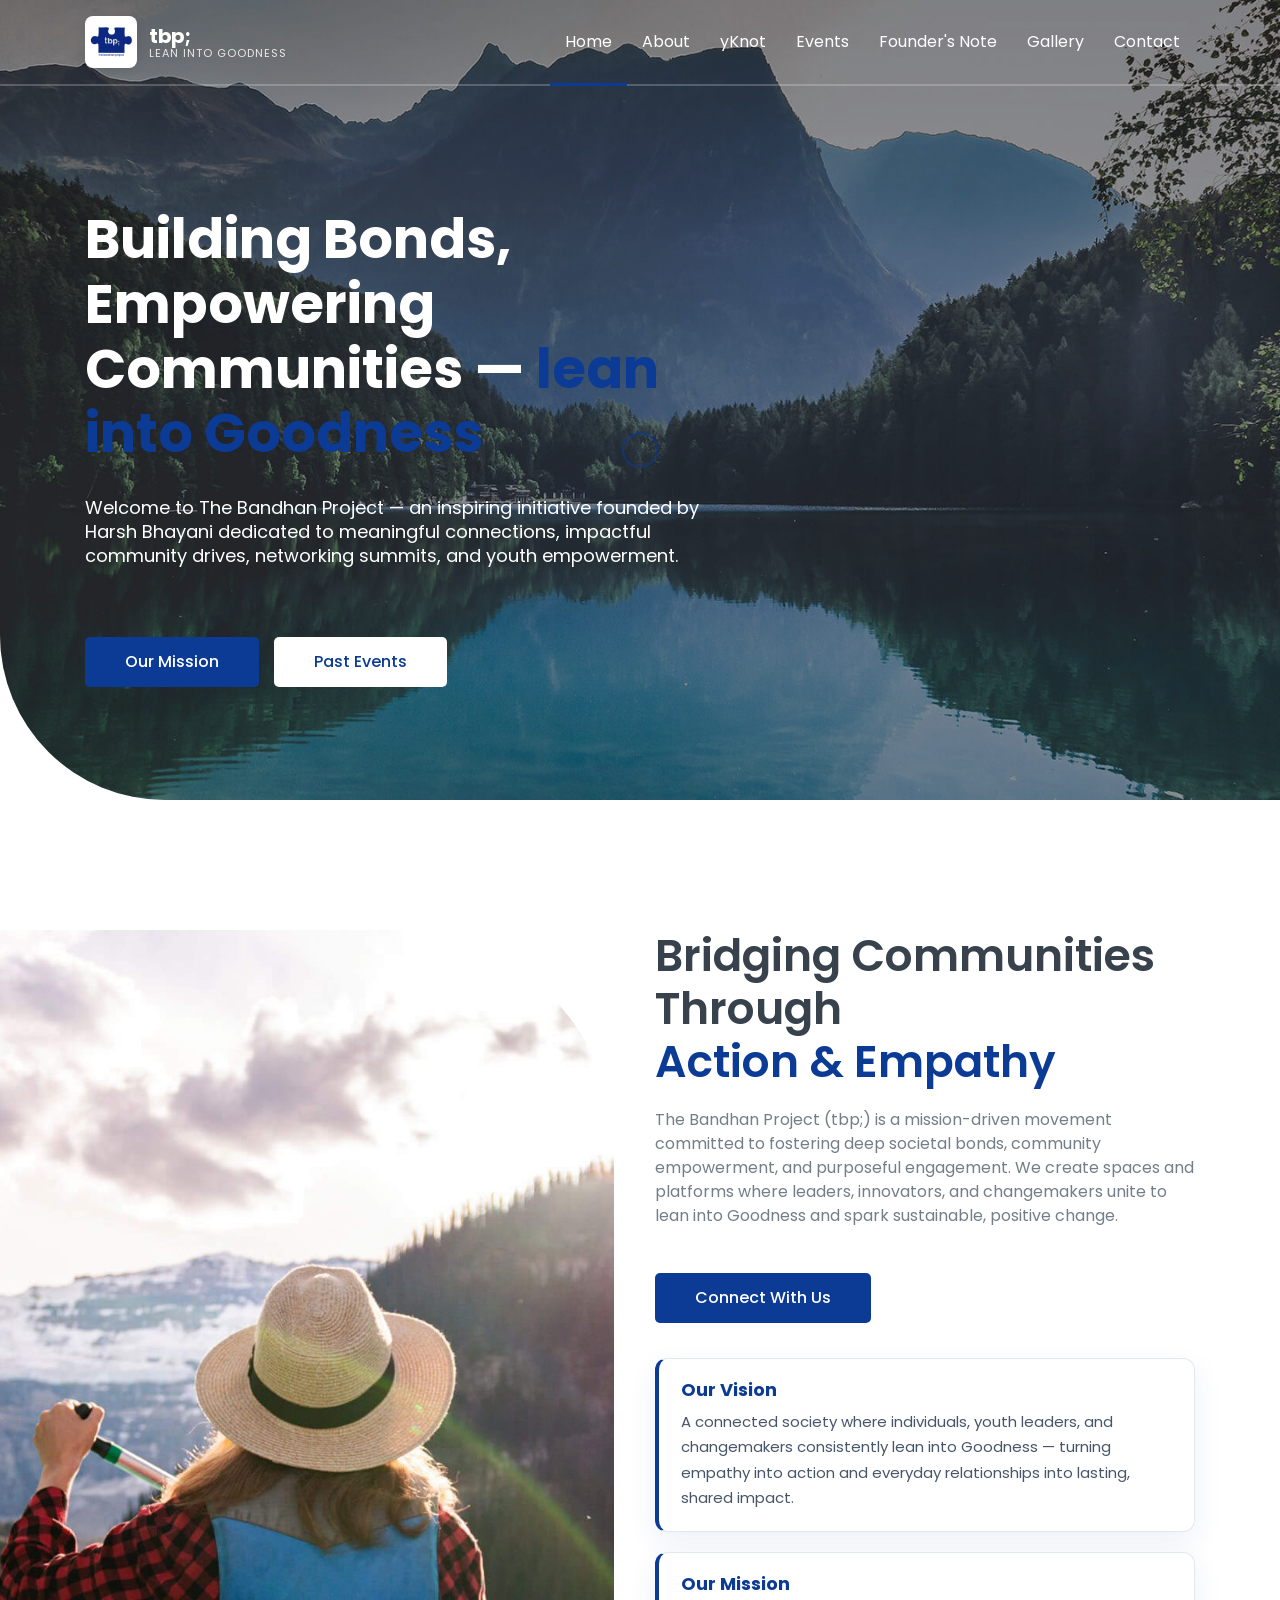
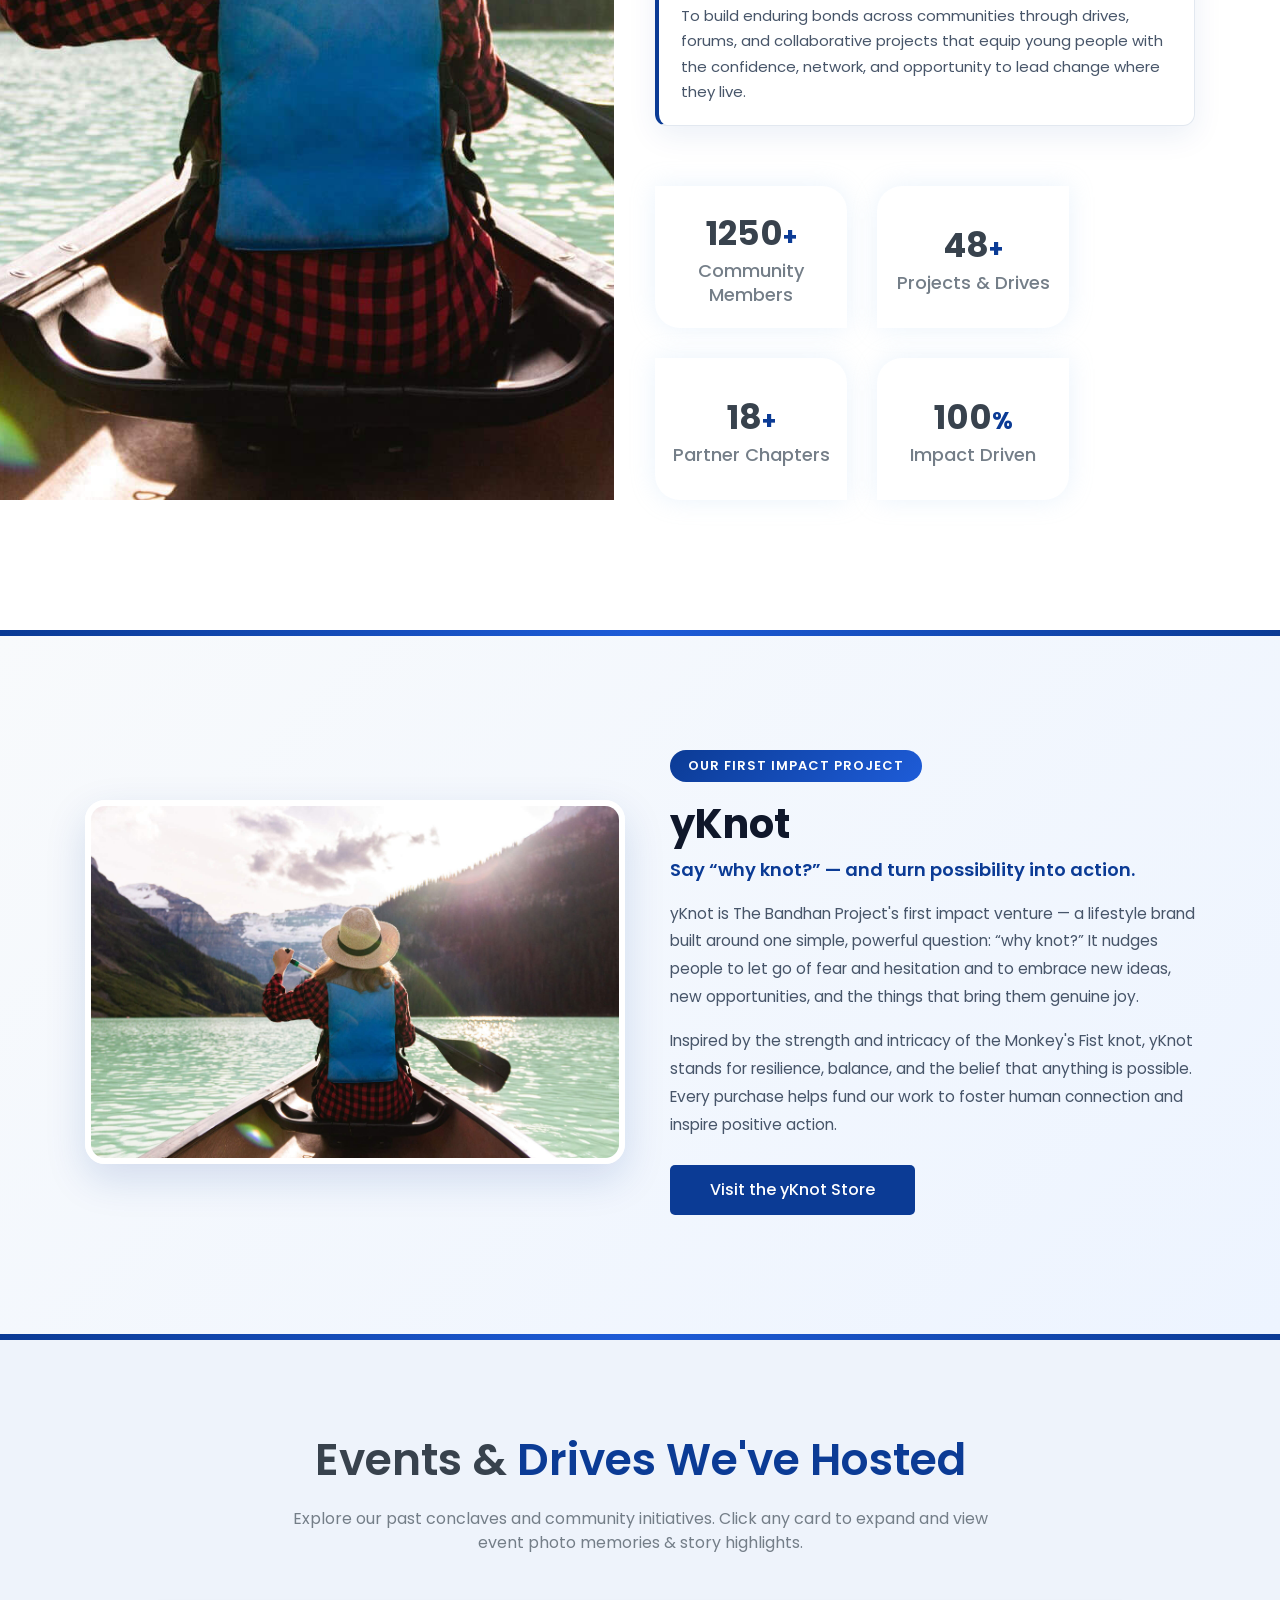
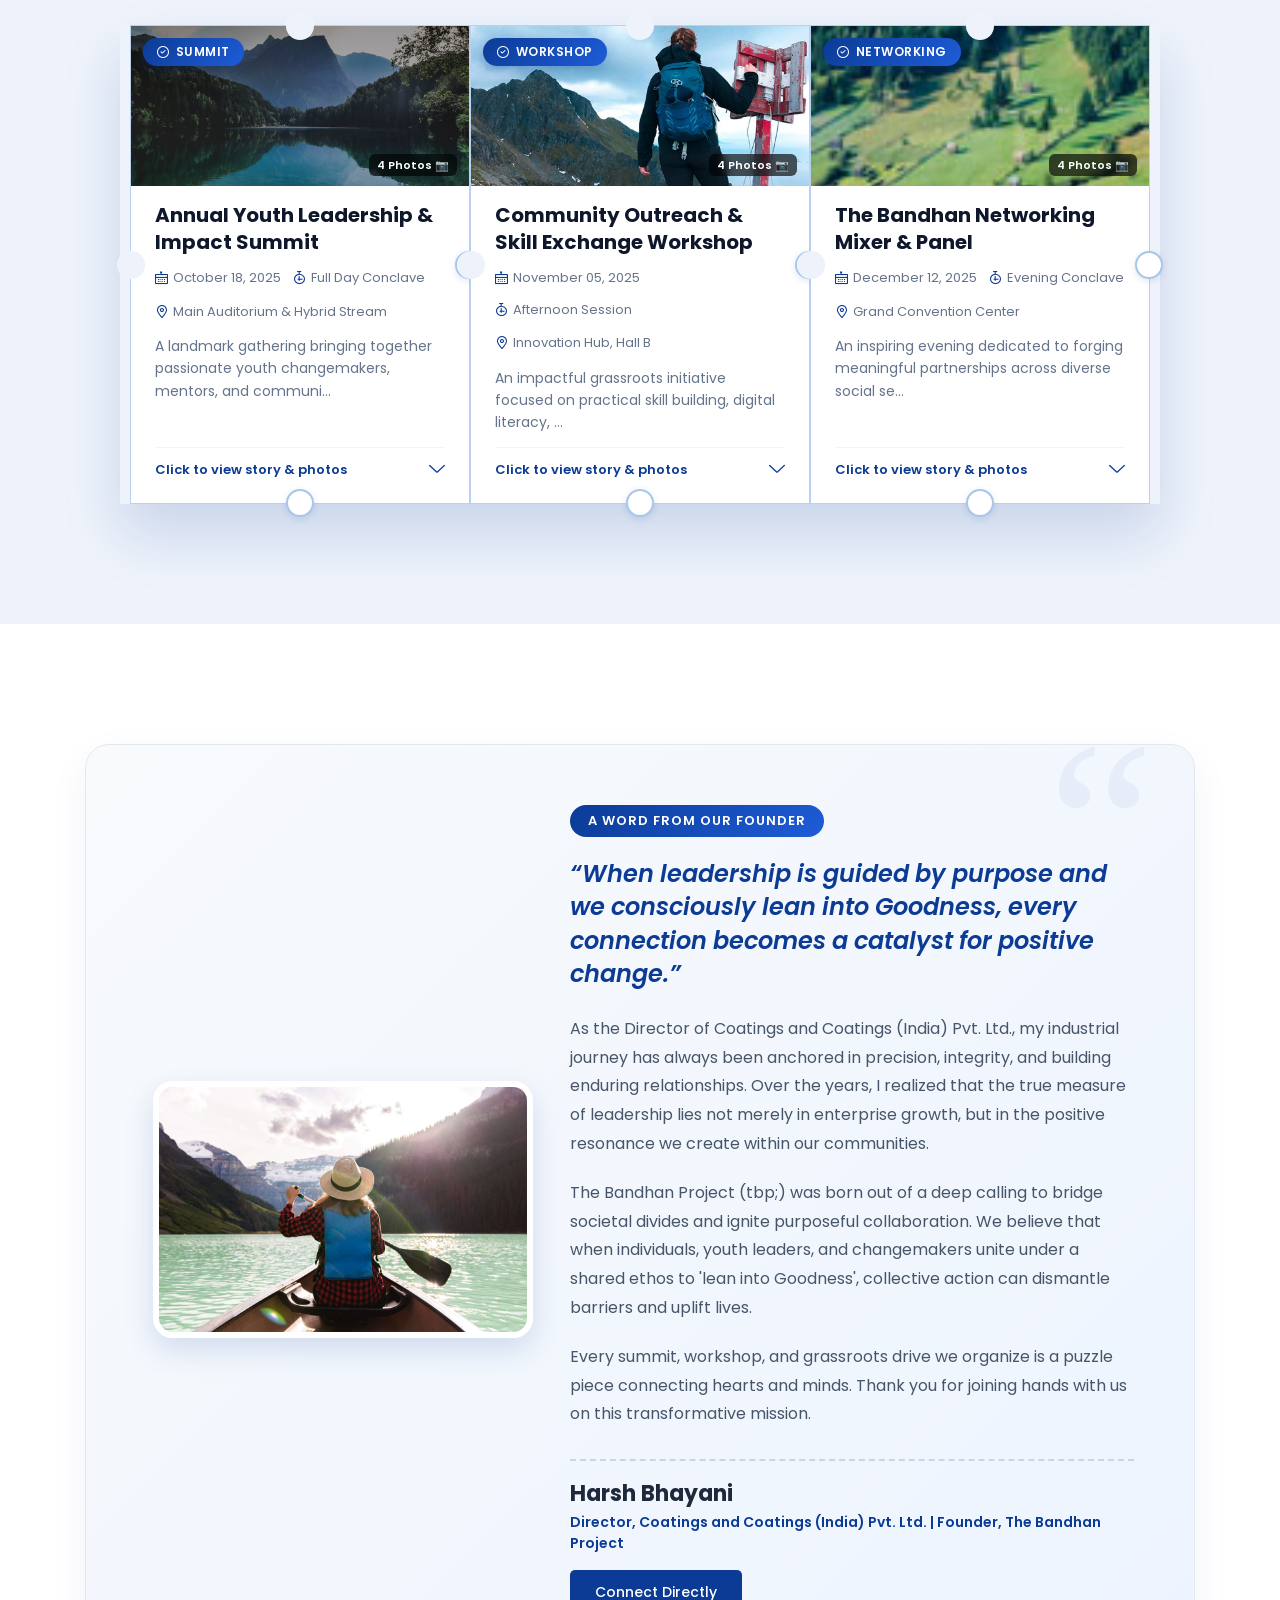
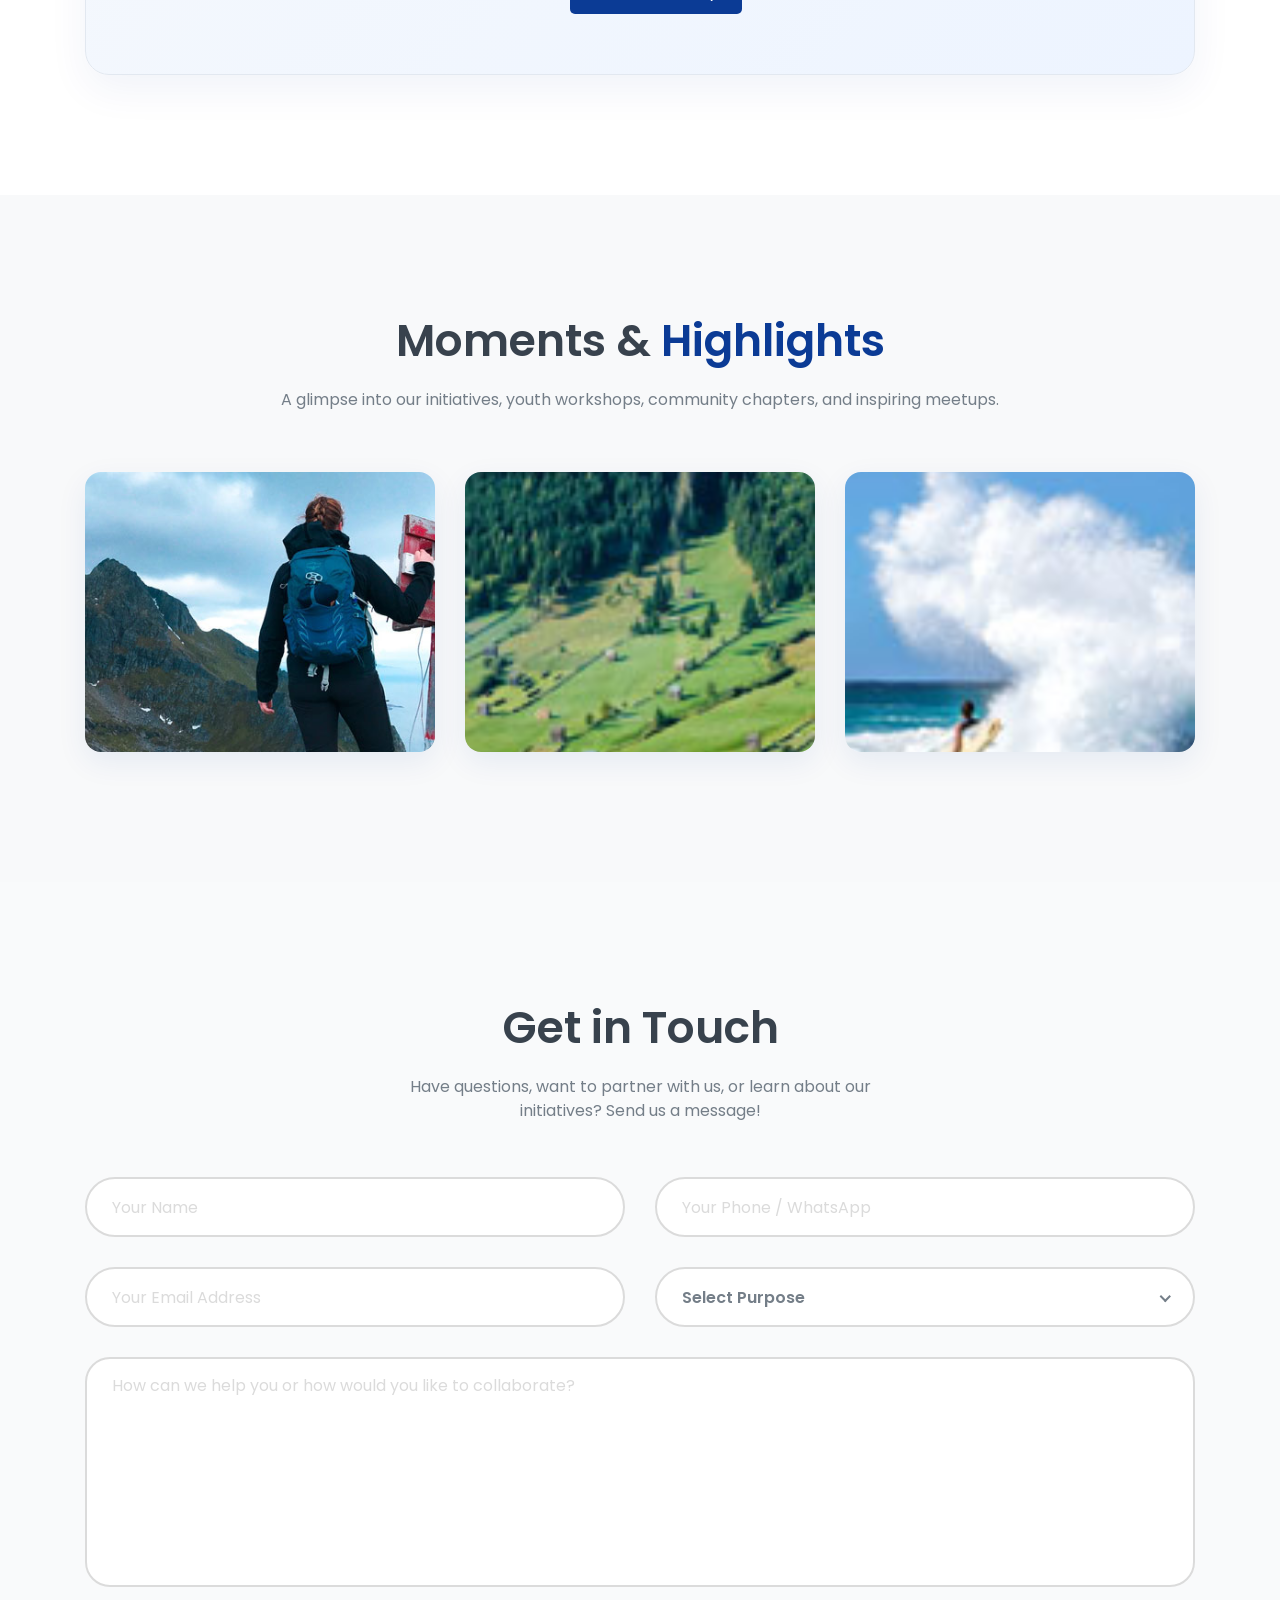
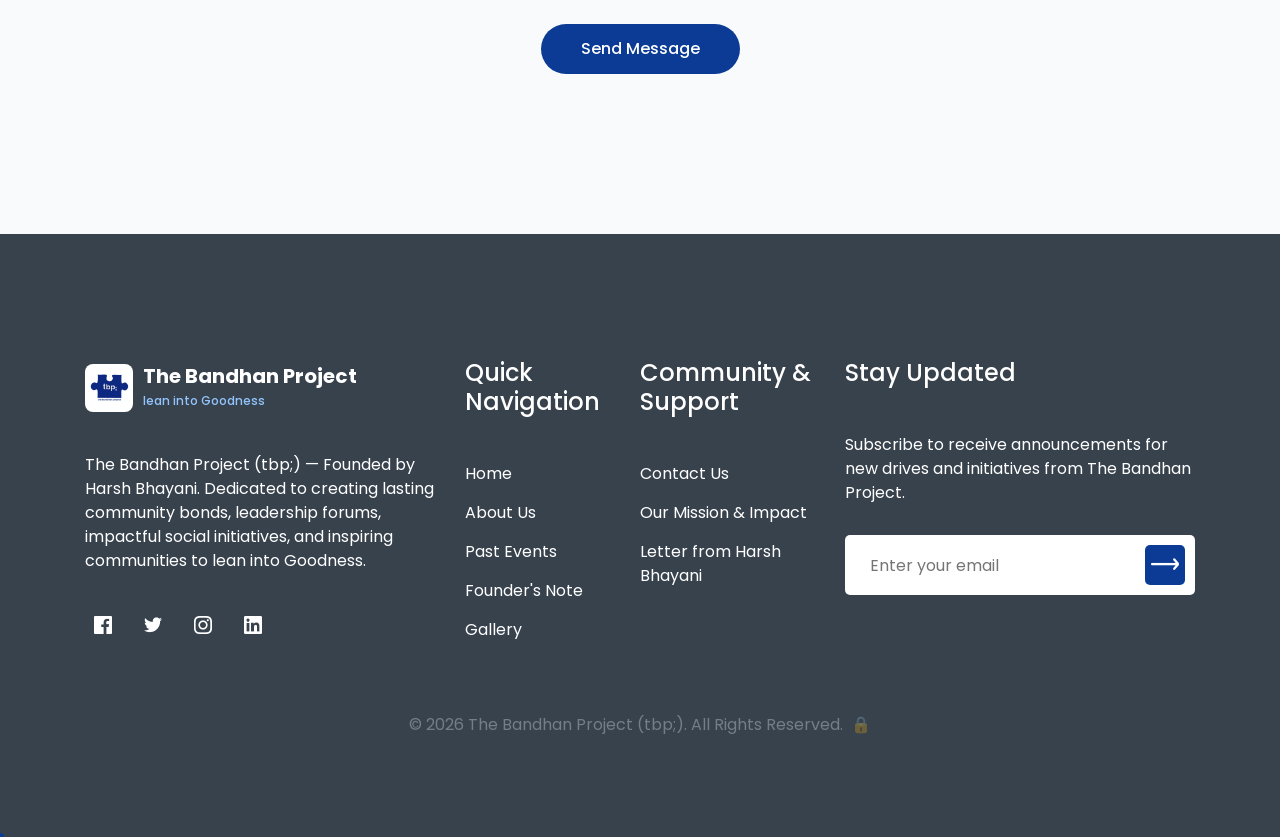
==== commit 9a7b5f1d: "Add full CMS (nav/footer/sections), publish workflow, and deploy config Content management: - Editab" ====
--- a/index.html
+++ b/index.html
@@ -71,24 +71,14 @@
 
                             <div class="collapse navbar-collapse sub-menu-bar" id="navbarSupportedContent">
                                 <ul id="nav" class="navbar-nav ml-auto align-items-lg-center">
-                                    <li class="nav-item active">
-                                        <a class="page-scroll" href="#home">Home</a>
-                                    </li>
-                                    <li class="nav-item">
-                                        <a class="page-scroll" href="#about">About</a>
-                                    </li>
-                                    <li class="nav-item">
-                                        <a class="page-scroll" href="#events">Events</a>
-                                    </li>
-                                    <li class="nav-item">
-                                        <a class="page-scroll" href="#founder-note">Founder's Note</a>
-                                    </li>
-                                    <li class="nav-item">
-                                        <a class="page-scroll" href="#gallery">Gallery</a>
-                                    </li>
-                                    <li class="nav-item">
-                                        <a class="page-scroll" href="#contact">Contact</a>
-                                    </li>
+                                    <!-- Rendered from navigation.menu by render-site.js -->
+                                    <li class="nav-item active"><a class="page-scroll" href="#home">Home</a></li>
+                                    <li class="nav-item"><a class="page-scroll" href="#about">About</a></li>
+                                    <li class="nav-item"><a class="page-scroll" href="#yknot">yKnot</a></li>
+                                    <li class="nav-item"><a class="page-scroll" href="#events">Events</a></li>
+                                    <li class="nav-item"><a class="page-scroll" href="#founder-note">Founder's Note</a></li>
+                                    <li class="nav-item"><a class="page-scroll" href="#gallery">Gallery</a></li>
+                                    <li class="nav-item"><a class="page-scroll" href="#contact">Contact</a></li>
                                 </ul>
                             </div> <!-- navbar collapse -->
                         </nav> <!-- navbar -->
@@ -357,45 +347,25 @@
                             <a href="index.html" class="d-inline-flex align-items-center gap-2 mb-3 text-white text-decoration-none">
                                 <img src="assets/images/logo.png" alt="The Bandhan Project" class="brand-logo-img tbp-brand-logo" style="height: 48px; background:#fff; padding:4px; border-radius:8px;">
                                 <div style="margin-left:10px;">
-                                    <span style="font-size:20px; font-weight:700; color:#fff; display:block; line-height:1.2;">The Bandhan Project</span>
-                                    <small style="color:#93c5fd; font-size:12px; font-weight:500;">lean into Goodness</small>
+                                    <span id="footer-brand-name" style="font-size:20px; font-weight:700; color:#fff; display:block; line-height:1.2;">The Bandhan Project</span>
+                                    <small id="footer-brand-tagline" style="color:#93c5fd; font-size:12px; font-weight:500;">lean into Goodness</small>
                                 </div>
                             </a>
                             <p id="footer-about-text">The Bandhan Project (tbp;) — Founded by Harsh Bhayani. Dedicated to creating lasting community bonds, leadership forums, impactful social initiatives, and inspiring communities to lean into Goodness.</p>
-                            <ul class="social">
-                                <li><a class="social_1" href="javascript:void(0)" aria-label="Facebook"><i class="lni lni-facebook-original"></i></a></li>
-                                <li><a class="social_2" href="javascript:void(0)" aria-label="Twitter"><i class="lni lni-twitter-original"></i></a></li>
-                                <li><a class="social_3" href="javascript:void(0)" aria-label="Instagram"><i class="lni lni-instagram-original"></i></a></li>
-                                <li><a class="social_4" href="javascript:void(0)" aria-label="LinkedIn"><i class="lni lni-linkedin-original"></i></a></li>
+                            <ul class="social" id="footer-social-list">
+                                <!-- Rendered from footer.socials by render-site.js -->
                             </ul>
                         </div>
                     </div>
                     <div class="col-lg-4 col-md-12 order-md-3 order-lg-2">
-                        <div class="footer_link_wrapper d-flex flex-wrap">
-                            <div class="footer_link mt-45">
-                                <h4 class="footer_title">Quick Navigation</h4>
-                                <ul class="link">
-                                    <li><a href="#home">Home</a></li>
-                                    <li><a href="#about">About Us</a></li>
-                                    <li><a href="#events">Past Events</a></li>
-                                    <li><a href="#founder-note">Founder's Note</a></li>
-                                    <li><a href="#gallery">Gallery</a></li>
-                                </ul>
-                            </div>
-                            <div class="footer_link mt-45">
-                                <h4 class="footer_title">Community & Support</h4>
-                                <ul class="link">
-                                    <li><a href="#contact">Contact Us</a></li>
-                                    <li><a href="#about">Our Mission & Impact</a></li>
-                                    <li><a href="#founder-note">Letter from Harsh Bhayani</a></li>
-                                </ul>
-                            </div>
-                        </div>
-                    </div>
-                    <div class="col-lg-4 col-md-6 order-md-2 order-lg-3">
+                        <div class="footer_link_wrapper d-flex flex-wrap" id="footer-columns">
+                            <!-- Rendered from footer.columns by render-site.js -->
+                        </div>
+                    </div>
+                    <div class="col-lg-4 col-md-6 order-md-2 order-lg-3" id="footer-subscribe-block">
                         <div class="footer_subscribe mt-45">
-                            <h4 class="footer_title">Stay Updated</h4>
-                            <p>Subscribe to receive announcements for new drives and initiatives from The Bandhan Project.</p>
+                            <h4 class="footer_title" id="footer-subscribe-title">Stay Updated</h4>
+                            <p id="footer-subscribe-text">Subscribe to receive announcements for new drives and initiatives from The Bandhan Project.</p>
                             <div class="subscribe_form">
                                 <form action="javascript:void(0)" onsubmit="alert('Thank you for subscribing to The Bandhan Project updates!'); this.reset();">
                                     <input type="email" placeholder="Enter your email" required>
@@ -420,11 +390,12 @@
     <script src="assets/js/vendor/jquery-1.12.4.min.js"></script>
     <script src="assets/js/popper.min.js"></script>
     <script src="assets/js/bootstrap.4.5.2.min.js"></script>
-    <script src="assets/js/jquery.easing.min.js"></script>
-    <script src="assets/js/scrolling-nav.js"></script>
     <script src="assets/js/waypoints.min.js"></script>
     <script src="assets/js/jquery.counterup.min.js"></script>
     <script src="assets/js/jquery.nice-select.min.js"></script>
+
+    <!--====== CMS: published content, then the data store, then the renderer ======-->
+    <script src="assets/js/content.js"></script>
     <script src="assets/js/site-data.js"></script>
     <script src="assets/js/render-site.js"></script>
     <script src="assets/js/main.js"></script>
